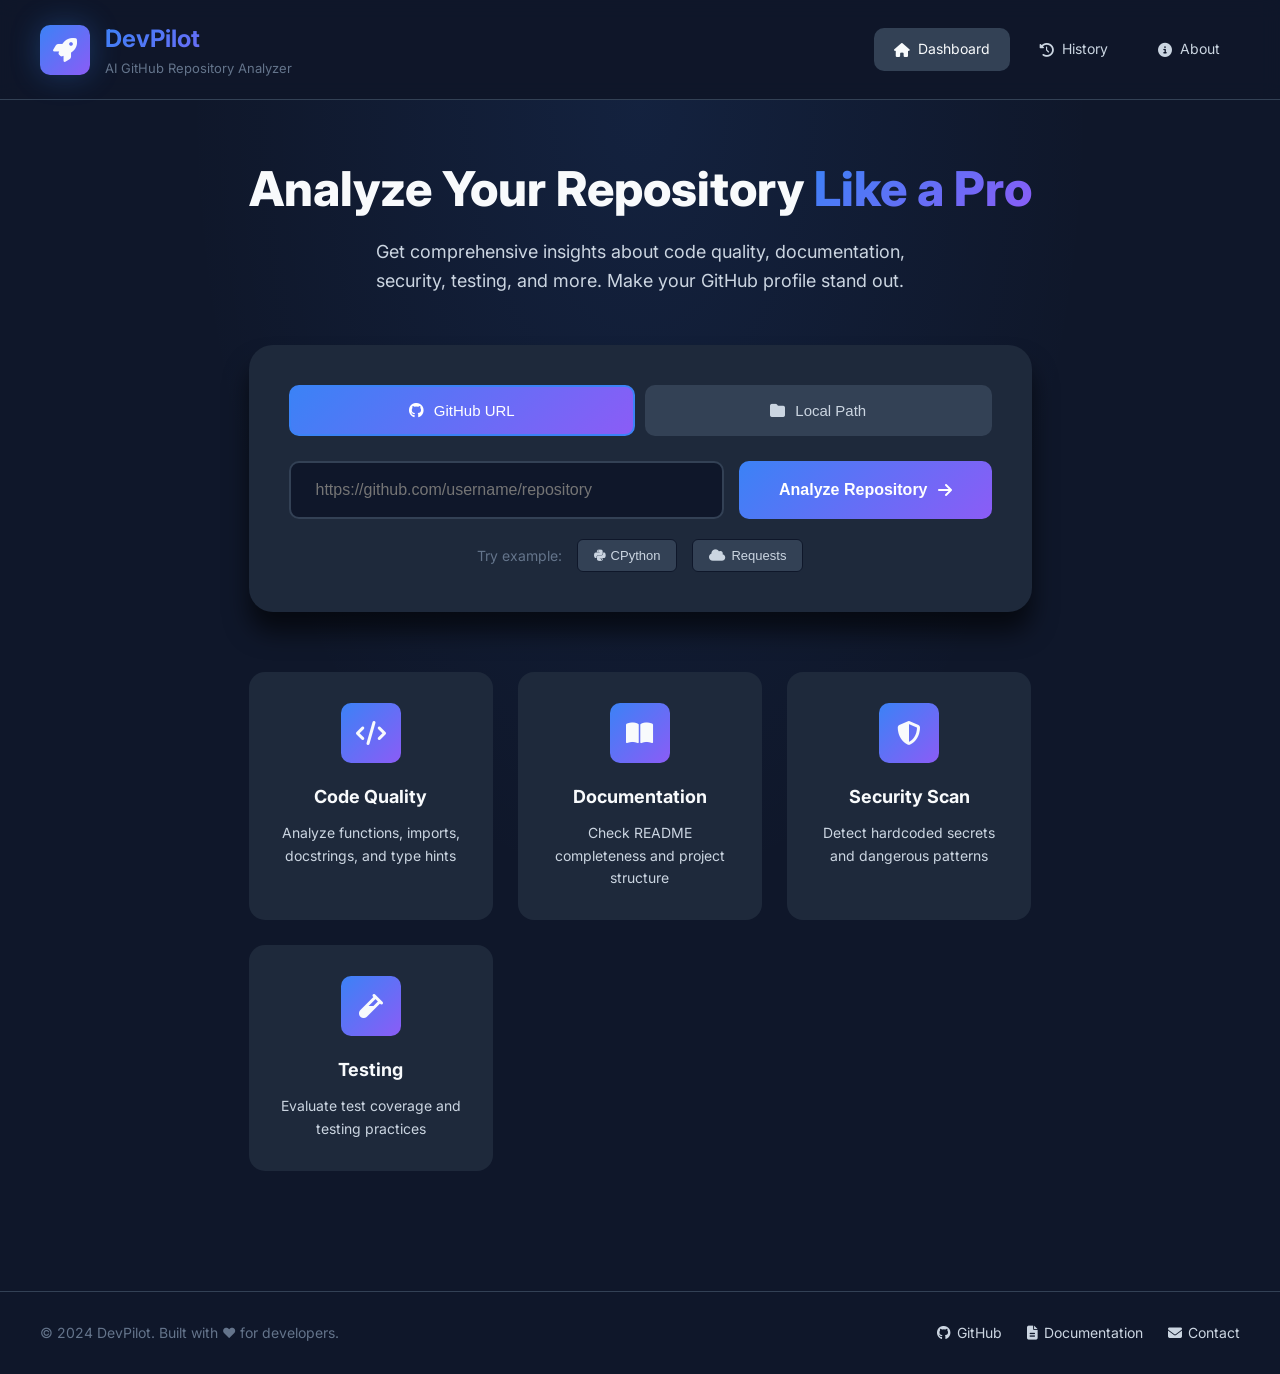
==== templates/index.html @ 625dd28b "Add files via upload" ====
<!DOCTYPE html>
<html lang="en">
<head>
    <meta charset="UTF-8">
    <meta name="viewport" content="width=device-width, initial-scale=1.0">
    <title>DevPilot - AI GitHub Repository Analyzer</title>
    <link rel="stylesheet" href="/static/css/style.css">
    <link href="https://fonts.googleapis.com/css2?family=Inter:wght@300;400;500;600;700;800&display=swap" rel="stylesheet">
    <link rel="stylesheet" href="https://cdnjs.cloudflare.com/ajax/libs/font-awesome/6.4.0/css/all.min.css">
</head>
<body>
    <!-- Loading Screen -->
    <div id="loading-screen" class="loading-screen hidden">
        <div class="loading-content">
            <div class="loading-logo">
                <div class="logo-circle">
                    <i class="fas fa-rocket"></i>
                </div>
                <div class="logo-ring ring-1"></div>
                <div class="logo-ring ring-2"></div>
                <div class="logo-ring ring-3"></div>
            </div>
            <h2 class="loading-title">Analyzing Repository</h2>
            <p class="loading-subtitle" id="loading-status">Initializing scanner...</p>
            <div class="loading-telemetry" aria-live="polite">
                <span id="loading-eta"><i class="fas fa-stopwatch"></i> Calibrating ETA</span>
                <span id="loading-elapsed"><i class="fas fa-clock"></i> Elapsed 0s</span>
            </div>
            
            <div class="progress-container">
                <div class="progress-bar">
                    <div class="progress-fill" id="progress-fill"></div>
                </div>
                <div class="progress-percentage" id="progress-percentage">0%</div>
            </div>
            
            <div class="loading-steps">
                <div class="step" id="step-1">
                    <i class="fas fa-folder-open"></i>
                    <span>Scanning files</span>
                </div>
                <div class="step" id="step-2">
                    <i class="fas fa-code"></i>
                    <span>Analyzing code</span>
                </div>
                <div class="step" id="step-3">
                    <i class="fas fa-book"></i>
                    <span>Checking docs</span>
                </div>
                <div class="step" id="step-4">
                    <i class="fas fa-shield-alt"></i>
                    <span>Security scan</span>
                </div>
                <div class="step" id="step-5">
                    <i class="fas fa-vial"></i>
                    <span>Testing analysis</span>
                </div>
            </div>
            <div class="loading-events" id="loading-events" aria-live="polite"></div>
        </div>
    </div>

    <!-- Main App -->
    <div id="app" class="app">
        <!-- Header -->
        <header class="header">
            <div class="header-content">
                <div class="logo-section">
                    <div class="logo-icon">
                        <i class="fas fa-rocket"></i>
                    </div>
                    <div class="logo-text">
                        <h1>DevPilot</h1>
                        <p>AI GitHub Repository Analyzer</p>
                    </div>
                </div>
                <nav class="header-nav">
                    <a href="#" class="nav-link active" id="dashboard-nav"><i class="fas fa-home"></i> Dashboard</a>
                    <a href="#" class="nav-link" id="history-nav"><i class="fas fa-history"></i> History</a>
                    <a href="#" class="nav-link" id="about-nav"><i class="fas fa-circle-info"></i> About</a>
                </nav>
            </div>
        </header>

        <!-- Hero Section -->
        <section class="hero" id="hero-section">
            <div class="hero-content">
                <h2 class="hero-title">
                    Analyze Your Repository
                    <span class="highlight">Like a Pro</span>
                </h2>
                <p class="hero-subtitle">
                    Get comprehensive insights about code quality, documentation, security, 
                    testing, and more. Make your GitHub profile stand out.
                </p>
                
                <div class="input-section">
                    <div class="input-tabs">
                        <button class="tab-btn active" data-tab="github">
                            <i class="fab fa-github"></i>
                            GitHub URL
                        </button>
                        <button class="tab-btn" data-tab="local">
                            <i class="fas fa-folder"></i>
                            Local Path
                        </button>
                    </div>
                    
                    <div class="input-wrapper">
                        <input 
                            type="text" 
                            id="repo-input" 
                            class="repo-input"
                            placeholder="https://github.com/username/repository"
                            autocomplete="off"
                        >
                        <button id="analyze-btn" class="analyze-btn">
                            <span class="btn-text">Analyze Repository</span>
                            <i class="fas fa-arrow-right"></i>
                        </button>
                    </div>
                    
                    <div class="quick-links">
                        <span>Try example:</span>
                        <button class="example-btn" data-url="https://github.com/python/cpython">
                            <i class="fab fa-python"></i> CPython
                        </button>
                        <button class="example-btn" data-url="https://github.com/requests/requests">
                            <i class="fas fa-cloud"></i> Requests
                        </button>
                    </div>
                </div>
                
                <div class="features-grid">
                    <div class="feature-card">
                        <div class="feature-icon">
                            <i class="fas fa-code"></i>
                        </div>
                        <h3>Code Quality</h3>
                        <p>Analyze functions, imports, docstrings, and type hints</p>
                    </div>
                    <div class="feature-card">
                        <div class="feature-icon">
                            <i class="fas fa-book-open"></i>
                        </div>
                        <h3>Documentation</h3>
                        <p>Check README completeness and project structure</p>
                    </div>
                    <div class="feature-card">
                        <div class="feature-icon">
                            <i class="fas fa-shield-alt"></i>
                        </div>
                        <h3>Security Scan</h3>
                        <p>Detect hardcoded secrets and dangerous patterns</p>
                    </div>
                    <div class="feature-card">
                        <div class="feature-icon">
                            <i class="fas fa-vial"></i>
                        </div>
                        <h3>Testing</h3>
                        <p>Evaluate test coverage and testing practices</p>
                    </div>
                </div>
            </div>
        </section>

        <!-- Results Dashboard -->
        <section class="dashboard hidden" id="dashboard">
            <div class="dashboard-header">
                <button class="back-btn" id="back-btn">
                    <i class="fas fa-arrow-left"></i>
                    Back to Search
                </button>
                <div class="repo-info">
                    <h2 id="repo-name">Repository Name</h2>
                    <p id="repo-url-display">https://github.com/...</p>
                    <div class="repo-meta">
                        <span id="language-display"><i class="fas fa-code-branch"></i> Detecting languages</span>
                        <span id="analysis-time-display"><i class="fas fa-stopwatch"></i> Audit time —</span>
                    </div>
                </div>
                <div class="action-buttons">
                    <div class="export-wrap">
                        <button class="action-btn export-btn" aria-expanded="false" aria-controls="export-menu">
                            <i class="fas fa-download"></i>
                            Export Report
                        </button>
                        <div class="export-menu hidden" id="export-menu">
                            <button data-export-format="html"><i class="fas fa-file-code"></i> Standalone HTML</button>
                            <button data-export-format="markdown"><i class="fab fa-markdown"></i> Markdown</button>
                            <button data-export-format="json"><i class="fas fa-file-code"></i> Raw JSON</button>
                        </div>
                    </div>
                    <button class="action-btn share-btn">
                        <i class="fas fa-share-alt"></i>
                        Share
                    </button>
                </div>
            </div>

            <!-- Overall Score Card -->
            <div class="score-overview">
                <div class="overall-score-card">
                    <div class="score-circle-container">
                        <svg class="score-circle" viewBox="0 0 120 120">
                            <circle class="score-bg" cx="60" cy="60" r="54"/>
                            <circle class="score-progress" cx="60" cy="60" r="54" 
                                    id="overall-score-circle"/>
                        </svg>
                        <div class="score-center">
                            <span class="score-value" id="overall-score">0</span>
                            <span class="score-grade" id="overall-grade">--</span>
                        </div>
                    </div>
                    <div class="score-info">
                        <h3>Overall Score</h3>
                        <p id="grade-description">Analysis results will appear here</p>
                    </div>
                </div>

                <!-- Score Breakdown Cards -->
                <div class="breakdown-grid">
                    <div class="breakdown-card" data-category="code-quality">
                        <div class="card-header">
                            <div class="card-icon">
                                <i class="fas fa-code"></i>
                            </div>
                            <span class="card-label">Code Quality</span>
                        </div>
                        <div class="card-score">
                            <span class="score-number" id="code-quality-score">--</span>
                            <span class="score-max">/100</span>
                        </div>
                        <div class="card-bar">
                            <div class="bar-fill" id="code-quality-bar"></div>
                        </div>
                    </div>

                    <div class="breakdown-card" data-category="documentation">
                        <div class="card-header">
                            <div class="card-icon">
                                <i class="fas fa-book"></i>
                            </div>
                            <span class="card-label">Documentation</span>
                        </div>
                        <div class="card-score">
                            <span class="score-number" id="documentation-score">--</span>
                            <span class="score-max">/100</span>
                        </div>
                        <div class="card-bar">
                            <div class="bar-fill" id="documentation-bar"></div>
                        </div>
                    </div>

                    <div class="breakdown-card" data-category="testing">
                        <div class="card-header">
                            <div class="card-icon">
                                <i class="fas fa-vial"></i>
                            </div>
                            <span class="card-label">Testing</span>
                        </div>
                        <div class="card-score">
                            <span class="score-number" id="testing-score">--</span>
                            <span class="score-max">/100</span>
                        </div>
                        <div class="card-bar">
                            <div class="bar-fill" id="testing-bar"></div>
                        </div>
                    </div>

                    <div class="breakdown-card" data-category="security">
                        <div class="card-header">
                            <div class="card-icon">
                                <i class="fas fa-shield-alt"></i>
                            </div>
                            <span class="card-label">Security</span>
                        </div>
                        <div class="card-score">
                            <span class="score-number" id="security-score">--</span>
                            <span class="score-max">/100</span>
                        </div>
                        <div class="card-bar">
                            <div class="bar-fill" id="security-bar"></div>
                        </div>
                    </div>

                    <div class="breakdown-card" data-category="dependencies">
                        <div class="card-header">
                            <div class="card-icon">
                                <i class="fas fa-box"></i>
                            </div>
                            <span class="card-label">Dependencies</span>
                        </div>
                        <div class="card-score">
                            <span class="score-number" id="dependencies-score">--</span>
                            <span class="score-max">/100</span>
                        </div>
                        <div class="card-bar">
                            <div class="bar-fill" id="dependencies-bar"></div>
                        </div>
                    </div>

                    <div class="breakdown-card" data-category="structure">
                        <div class="card-header">
                            <div class="card-icon">
                                <i class="fas fa-sitemap"></i>
                            </div>
                            <span class="card-label">Structure</span>
                        </div>
                        <div class="card-score">
                            <span class="score-number" id="structure-score">--</span>
                            <span class="score-max">/100</span>
                        </div>
                        <div class="card-bar">
                            <div class="bar-fill" id="structure-bar"></div>
                        </div>
                    </div>
                </div>
            </div>

            <!-- Detailed Analysis Grid -->
            <div class="analysis-grid">
                <!-- Stats Cards -->
                <div class="stats-card">
                    <h3><i class="fas fa-chart-bar"></i> Repository Stats</h3>
                    <div class="stats-grid">
                        <div class="stat-item">
                            <span class="stat-value" id="total-files">0</span>
                            <span class="stat-label">Total Files</span>
                        </div>
                        <div class="stat-item">
                            <span class="stat-value" id="source-files">0</span>
                            <span class="stat-label">Source Files</span>
                        </div>
                        <div class="stat-item">
                            <span class="stat-value" id="test-files">0</span>
                            <span class="stat-label">Test Files</span>
                        </div>
                        <div class="stat-item">
                            <span class="stat-value" id="dependencies-count">0</span>
                            <span class="stat-label">Dependencies</span>
                        </div>
                        <div class="stat-item">
                            <span class="stat-value" id="language-count">0</span>
                            <span class="stat-label">Languages</span>
                        </div>
                    </div>
                </div>

                <!-- Strong Points -->
                <div class="info-card strong-points">
                    <h3><i class="fas fa-check-circle"></i> Strong Points</h3>
                    <ul id="strong-points-list" class="points-list">
                        <li class="empty-state">No strong points identified yet</li>
                    </ul>
                </div>

                <!-- Weak Points -->
                <div class="info-card weak-points">
                    <h3><i class="fas fa-exclamation-triangle"></i> Areas to Improve</h3>
                    <ul id="weak-points-list" class="points-list">
                        <li class="empty-state">No weaknesses identified</li>
                    </ul>
                </div>
            </div>

            <!-- Cross-language health matrix -->
            <section class="language-health-section" id="language-health-section">
                <div class="section-heading">
                    <div>
                        <span class="section-kicker"><i class="fas fa-layer-group"></i> Multi-language Intelligence</span>
                        <h3>Language Health Matrix</h3>
                        <p>Each detected language is audited with language-aware quality rules.</p>
                    </div>
                    <span class="matrix-count" id="language-matrix-count">0 LANGUAGES</span>
                </div>
                <div class="language-health-grid" id="language-health-grid"></div>
                <p class="matrix-empty hidden" id="language-matrix-empty">No supported production source files were found. DevPilot kept code quality as N/A instead of assigning an unfair zero.</p>
            </section>

            <!-- Roadmap Section -->
            <div class="roadmap-section">
                <h3><i class="fas fa-map-signs"></i> Improvement Roadmap</h3>
                <div class="roadmap-timeline" id="roadmap-timeline">
                    <!-- Timeline items will be inserted here -->
                </div>
            </div>

            <!-- Issues Section -->
            <div class="issues-section">
                <div class="issues-tabs">
                    <button class="issue-tab active" data-issue-type="code">
                        <i class="fas fa-code"></i>
                        Code Issues
                        <span class="badge" id="code-issues-badge">0</span>
                    </button>
                    <button class="issue-tab" data-issue-type="security">
                        <i class="fas fa-shield-alt"></i>
                        Security
                        <span class="badge" id="security-issues-badge">0</span>
                    </button>
                    <button class="issue-tab" data-issue-type="recommendations">
                        <i class="fas fa-lightbulb"></i>
                        Recommendations
                        <span class="badge" id="recommendations-badge">0</span>
                    </button>
                </div>
                
                <div class="issues-content">
                    <div class="issues-panel active" id="code-issues-panel">
                        <div id="code-issues-list" class="issues-list"></div>
                    </div>
                    <div class="issues-panel" id="security-issues-panel">
                        <div id="security-issues-list" class="issues-list"></div>
                    </div>
                    <div class="issues-panel" id="recommendations-panel">
                        <div id="recommendations-list" class="issues-list"></div>
                    </div>
                </div>
            </div>
        </section>

        <aside class="history-drawer hidden" id="history-drawer" aria-live="polite">
            <div class="drawer-header">
                <div><span class="section-kicker"><i class="fas fa-clock-rotate-left"></i> This browser session</span><h3>Recent Audits</h3></div>
                <button class="drawer-close" id="history-close" aria-label="Close history"><i class="fas fa-xmark"></i></button>
            </div>
            <div id="history-list" class="history-list"><p class="empty-state">No completed audit in this session yet.</p></div>
        </aside>

        <!-- Footer -->
        <footer class="footer">
            <div class="footer-content">
                <p>&copy; 2024 DevPilot. Built with ❤️ for developers.</p>
                <div class="footer-links">
                    <a href="#"><i class="fab fa-github"></i> GitHub</a>
                    <a href="#"><i class="fas fa-file-alt"></i> Documentation</a>
                    <a href="#"><i class="fas fa-envelope"></i> Contact</a>
                </div>
            </div>
        </footer>
    </div>

    <script src="/static/js/app.js"></script>
</body>
</html>
---- static/css/style.css ----
/* ===== CSS Variables ===== */
:root {
    /* Colors */
    --bg-primary: #0f172a;
    --bg-secondary: #1e293b;
    --bg-tertiary: #334155;
    --text-primary: #f8fafc;
    --text-secondary: #cbd5e1;
    --text-muted: #64748b;
    
    /* Accent Colors */
    --accent-primary: #3b82f6;
    --accent-secondary: #8b5cf6;
    --accent-success: #22c55e;
    --accent-warning: #f59e0b;
    --accent-danger: #ef4444;
    --accent-info: #06b6d4;
    
    /* Gradients */
    --gradient-primary: linear-gradient(135deg, #3b82f6 0%, #8b5cf6 100%);
    --gradient-success: linear-gradient(135deg, #22c55e 0%, #10b981 100%);
    --gradient-warning: linear-gradient(135deg, #f59e0b 0%, #f97316 100%);
    --gradient-danger: linear-gradient(135deg, #ef4444 0%, #dc2626 100%);
    
    /* Shadows */
    --shadow-sm: 0 1px 2px rgba(0, 0, 0, 0.3);
    --shadow-md: 0 4px 6px rgba(0, 0, 0, 0.4);
    --shadow-lg: 0 10px 15px rgba(0, 0, 0, 0.5);
    --shadow-xl: 0 20px 25px rgba(0, 0, 0, 0.6);
    --shadow-glow: 0 0 30px rgba(59, 130, 246, 0.3);
    
    /* Border Radius */
    --radius-sm: 6px;
    --radius-md: 10px;
    --radius-lg: 16px;
    --radius-xl: 24px;
    --radius-full: 9999px;
    
    /* Transitions */
    --transition-fast: 0.15s ease;
    --transition-base: 0.3s ease;
    --transition-slow: 0.5s ease;
}

/* ===== Reset & Base ===== */
* {
    margin: 0;
    padding: 0;
    box-sizing: border-box;
}

html {
    scroll-behavior: smooth;
}

body {
    font-family: 'Inter', -apple-system, BlinkMacSystemFont, sans-serif;
    background-color: var(--bg-primary);
    color: var(--text-primary);
    line-height: 1.6;
    min-height: 100vh;
    overflow-x: hidden;
}

.hidden {
    display: none !important;
}

/* ===== Loading Screen ===== */
.loading-screen {
    position: fixed;
    top: 0;
    left: 0;
    right: 0;
    bottom: 0;
    background: var(--bg-primary);
    display: flex;
    align-items: center;
    justify-content: center;
    z-index: 1000;
}

.loading-content {
    text-align: center;
    max-width: 500px;
    padding: 40px;
}

.loading-logo {
    position: relative;
    width: 120px;
    height: 120px;
    margin: 0 auto 30px;
}

.logo-circle {
    position: absolute;
    top: 50%;
    left: 50%;
    transform: translate(-50%, -50%);
    width: 80px;
    height: 80px;
    background: var(--gradient-primary);
    border-radius: var(--radius-lg);
    display: flex;
    align-items: center;
    justify-content: center;
    font-size: 32px;
    animation: pulse-glow 2s ease-in-out infinite;
}

.logo-ring {
    position: absolute;
    top: 50%;
    left: 50%;
    transform: translate(-50%, -50%);
    border-radius: 50%;
    border: 3px solid transparent;
}

.ring-1 {
    width: 100px;
    height: 100px;
    border-top-color: var(--accent-primary);
    animation: spin 1.5s linear infinite;
}

.ring-2 {
    width: 85px;
    height: 85px;
    border-bottom-color: var(--accent-secondary);
    animation: spin-reverse 1.2s linear infinite;
}

.ring-3 {
    width: 70px;
    height: 70px;
    border-left-color: var(--accent-success);
    animation: spin 0.8s linear infinite;
}

@keyframes pulse-glow {
    0%, 100% {
        box-shadow: 0 0 20px rgba(59, 130, 246, 0.5);
    }
    50% {
        box-shadow: 0 0 40px rgba(139, 92, 246, 0.8);
    }
}

@keyframes spin {
    to { transform: translate(-50%, -50%) rotate(360deg); }
}

@keyframes spin-reverse {
    to { transform: translate(-50%, -50%) rotate(-360deg); }
}

.loading-title {
    font-size: 28px;
    font-weight: 700;
    margin-bottom: 10px;
    background: var(--gradient-primary);
    -webkit-background-clip: text;
    -webkit-text-fill-color: transparent;
    background-clip: text;
}

.loading-subtitle {
    color: var(--text-secondary);
    margin-bottom: 30px;
    font-size: 16px;
}

.progress-container {
    display: flex;
    align-items: center;
    gap: 15px;
    margin-bottom: 40px;
}

.progress-bar {
    flex: 1;
    height: 8px;
    background: var(--bg-tertiary);
    border-radius: var(--radius-full);
    overflow: hidden;
}

.progress-fill {
    height: 100%;
    background: var(--gradient-primary);
    border-radius: var(--radius-full);
    width: 0%;
    transition: width 0.3s ease;
    box-shadow: 0 0 10px rgba(59, 130, 246, 0.5);
}

.progress-percentage {
    min-width: 50px;
    font-weight: 600;
    color: var(--accent-primary);
}

.loading-steps {
    display: flex;
    justify-content: space-between;
    gap: 10px;
}

.step {
    display: flex;
    flex-direction: column;
    align-items: center;
    gap: 8px;
    padding: 15px 10px;
    background: var(--bg-secondary);
    border-radius: var(--radius-md);
    opacity: 0.5;
    transition: all var(--transition-base);
}

.step.active {
    opacity: 1;
    background: var(--bg-tertiary);
    transform: translateY(-5px);
}

.step i {
    font-size: 20px;
    color: var(--accent-primary);
}

.step span {
    font-size: 12px;
    color: var(--text-secondary);
}

/* ===== Header ===== */
.header {
    background: rgba(15, 23, 42, 0.8);
    backdrop-filter: blur(10px);
    border-bottom: 1px solid var(--bg-tertiary);
    position: sticky;
    top: 0;
    z-index: 100;
}

.header-content {
    max-width: 1400px;
    margin: 0 auto;
    padding: 20px 40px;
    display: flex;
    justify-content: space-between;
    align-items: center;
}

.logo-section {
    display: flex;
    align-items: center;
    gap: 15px;
}

.logo-icon {
    width: 50px;
    height: 50px;
    background: var(--gradient-primary);
    border-radius: var(--radius-md);
    display: flex;
    align-items: center;
    justify-content: center;
    font-size: 24px;
    box-shadow: var(--shadow-glow);
}

.logo-text h1 {
    font-size: 24px;
    font-weight: 700;
    background: var(--gradient-primary);
    -webkit-background-clip: text;
    -webkit-text-fill-color: transparent;
    background-clip: text;
}

.logo-text p {
    font-size: 13px;
    color: var(--text-muted);
}

.header-nav {
    display: flex;
    gap: 10px;
}

.nav-link {
    padding: 10px 20px;
    color: var(--text-secondary);
    text-decoration: none;
    border-radius: var(--radius-md);
    transition: all var(--transition-fast);
    display: flex;
    align-items: center;
    gap: 8px;
    font-size: 14px;
}

.nav-link:hover,
.nav-link.active {
    background: var(--bg-tertiary);
    color: var(--text-primary);
}

/* ===== Hero Section ===== */
.hero {
    min-height: calc(100vh - 90px);
    display: flex;
    align-items: center;
    justify-content: center;
    padding: 60px 40px;
    background: radial-gradient(ellipse at top, rgba(59, 130, 246, 0.1) 0%, transparent 50%);
}

.hero-content {
    max-width: 900px;
    text-align: center;
}

.hero-title {
    font-size: 48px;
    font-weight: 800;
    margin-bottom: 20px;
    line-height: 1.2;
}

.hero-title .highlight {
    background: var(--gradient-primary);
    -webkit-background-clip: text;
    -webkit-text-fill-color: transparent;
    background-clip: text;
}

.hero-subtitle {
    font-size: 18px;
    color: var(--text-secondary);
    margin-bottom: 50px;
    max-width: 600px;
    margin-left: auto;
    margin-right: auto;
}

.input-section {
    background: var(--bg-secondary);
    padding: 40px;
    border-radius: var(--radius-xl);
    box-shadow: var(--shadow-xl);
    margin-bottom: 60px;
}

.input-tabs {
    display: flex;
    gap: 10px;
    margin-bottom: 25px;
}

.tab-btn {
    flex: 1;
    padding: 15px 25px;
    background: var(--bg-tertiary);
    border: 2px solid transparent;
    border-radius: var(--radius-md);
    color: var(--text-secondary);
    font-size: 15px;
    font-weight: 500;
    cursor: pointer;
    transition: all var(--transition-base);
    display: flex;
    align-items: center;
    justify-content: center;
    gap: 10px;
}

.tab-btn:hover {
    background: var(--bg-primary);
    color: var(--text-primary);
}

.tab-btn.active {
    background: var(--gradient-primary);
    color: white;
    border-color: var(--accent-primary);
}

.input-wrapper {
    display: flex;
    gap: 15px;
    margin-bottom: 20px;
}

.repo-input {
    flex: 1;
    padding: 18px 25px;
    background: var(--bg-primary);
    border: 2px solid var(--bg-tertiary);
    border-radius: var(--radius-md);
    color: var(--text-primary);
    font-size: 16px;
    transition: all var(--transition-fast);
}

.repo-input:focus {
    outline: none;
    border-color: var(--accent-primary);
    box-shadow: 0 0 0 4px rgba(59, 130, 246, 0.1);
}

.analyze-btn {
    padding: 18px 40px;
    background: var(--gradient-primary);
    border: none;
    border-radius: var(--radius-md);
    color: white;
    font-size: 16px;
    font-weight: 600;
    cursor: pointer;
    transition: all var(--transition-base);
    display: flex;
    align-items: center;
    gap: 10px;
}

.analyze-btn:hover {
    transform: translateY(-2px);
    box-shadow: var(--shadow-glow);
}

.analyze-btn:active {
    transform: translateY(0);
}

.quick-links {
    display: flex;
    align-items: center;
    justify-content: center;
    gap: 15px;
    color: var(--text-muted);
    font-size: 14px;
}

.example-btn {
    padding: 8px 16px;
    background: var(--bg-tertiary);
    border: 1px solid var(--bg-primary);
    border-radius: var(--radius-sm);
    color: var(--text-secondary);
    font-size: 13px;
    cursor: pointer;
    transition: all var(--transition-fast);
    display: flex;
    align-items: center;
    gap: 6px;
}

.example-btn:hover {
    background: var(--bg-primary);
    border-color: var(--accent-primary);
    color: var(--accent-primary);
}

/* ===== Features Grid ===== */
.features-grid {
    display: grid;
    grid-template-columns: repeat(auto-fit, minmax(200px, 1fr));
    gap: 25px;
}

.feature-card {
    background: var(--bg-secondary);
    padding: 30px 25px;
    border-radius: var(--radius-lg);
    text-align: center;
    transition: all var(--transition-base);
    border: 1px solid transparent;
}

.feature-card:hover {
    transform: translateY(-5px);
    border-color: var(--accent-primary);
    box-shadow: var(--shadow-glow);
}

.feature-icon {
    width: 60px;
    height: 60px;
    margin: 0 auto 20px;
    background: var(--gradient-primary);
    border-radius: var(--radius-md);
    display: flex;
    align-items: center;
    justify-content: center;
    font-size: 24px;
}

.feature-card h3 {
    font-size: 18px;
    margin-bottom: 10px;
}

.feature-card p {
    font-size: 14px;
    color: var(--text-secondary);
}

/* ===== Dashboard ===== */
.dashboard {
    max-width: 1400px;
    margin: 0 auto;
    padding: 40px;
}

.dashboard-header {
    display: flex;
    justify-content: space-between;
    align-items: center;
    margin-bottom: 40px;
    padding-bottom: 30px;
    border-bottom: 1px solid var(--bg-tertiary);
}

.back-btn {
    padding: 12px 20px;
    background: var(--bg-secondary);
    border: 1px solid var(--bg-tertiary);
    border-radius: var(--radius-md);
    color: var(--text-secondary);
    font-size: 14px;
    cursor: pointer;
    transition: all var(--transition-fast);
    display: flex;
    align-items: center;
    gap: 8px;
}

.back-btn:hover {
    background: var(--bg-tertiary);
    color: var(--text-primary);
}

.repo-info h2 {
    font-size: 28px;
    margin-bottom: 5px;
}

.repo-info p {
    color: var(--text-muted);
    font-size: 14px;
}

.action-buttons {
    display: flex;
    gap: 10px;
}

.action-btn {
    padding: 12px 20px;
    background: var(--bg-secondary);
    border: 1px solid var(--bg-tertiary);
    border-radius: var(--radius-md);
    color: var(--text-secondary);
    font-size: 14px;
    cursor: pointer;
    transition: all var(--transition-fast);
    display: flex;
    align-items: center;
    gap: 8px;
}

.action-btn:hover {
    background: var(--bg-tertiary);
    color: var(--text-primary);
    border-color: var(--accent-primary);
}

/* ===== Score Overview ===== */
.score-overview {
    display: grid;
    grid-template-columns: 350px 1fr;
    gap: 30px;
    margin-bottom: 40px;
}

.overall-score-card {
    background: var(--bg-secondary);
    padding: 40px;
    border-radius: var(--radius-xl);
    display: flex;
    flex-direction: column;
    align-items: center;
    text-align: center;
    border: 1px solid var(--bg-tertiary);
}

.score-circle-container {
    position: relative;
    width: 160px;
    height: 160px;
    margin-bottom: 25px;
}

.score-circle {
    width: 100%;
    height: 100%;
    transform: rotate(-90deg);
}

.score-bg {
    fill: none;
    stroke: var(--bg-tertiary);
    stroke-width: 12;
}

.score-progress {
    fill: none;
    stroke: url(#scoreGradient);
    stroke-width: 12;
    stroke-linecap: round;
    stroke-dasharray: 339.292;
    stroke-dashoffset: 339.292;
    transition: stroke-dashoffset 1s ease;
}

.score-center {
    position: absolute;
    top: 50%;
    left: 50%;
    transform: translate(-50%, -50%);
    display: flex;
    flex-direction: column;
    align-items: center;
}

.score-value {
    font-size: 42px;
    font-weight: 800;
    background: var(--gradient-primary);
    -webkit-background-clip: text;
    -webkit-text-fill-color: transparent;
    background-clip: text;
}

.score-grade {
    font-size: 14px;
    color: var(--text-muted);
    text-transform: uppercase;
    letter-spacing: 1px;
}

.score-info h3 {
    font-size: 20px;
    margin-bottom: 10px;
}

.score-info p {
    color: var(--text-secondary);
    font-size: 14px;
}

.breakdown-grid {
    display: grid;
    grid-template-columns: repeat(3, 1fr);
    gap: 20px;
}

.breakdown-card {
    background: var(--bg-secondary);
    padding: 25px;
    border-radius: var(--radius-lg);
    border: 1px solid var(--bg-tertiary);
    transition: all var(--transition-base);
}

.breakdown-card:hover {
    border-color: var(--accent-primary);
    transform: translateY(-3px);
}

.card-header {
    display: flex;
    align-items: center;
    gap: 12px;
    margin-bottom: 15px;
}

.card-icon {
    width: 40px;
    height: 40px;
    background: var(--gradient-primary);
    border-radius: var(--radius-sm);
    display: flex;
    align-items: center;
    justify-content: center;
    font-size: 18px;
}

.card-label {
    font-size: 14px;
    color: var(--text-secondary);
    font-weight: 500;
}

.card-score {
    display: flex;
    align-items: baseline;
    gap: 5px;
    margin-bottom: 12px;
}

.score-number {
    font-size: 32px;
    font-weight: 700;
}

.score-max {
    color: var(--text-muted);
    font-size: 16px;
}

.card-bar {
    height: 8px;
    background: var(--bg-tertiary);
    border-radius: var(--radius-full);
    overflow: hidden;
}

.bar-fill {
    height: 100%;
    background: var(--gradient-primary);
    border-radius: var(--radius-full);
    width: 0%;
    transition: width 1s ease;
}

/* ===== Analysis Grid ===== */
.analysis-grid {
    display: grid;
    grid-template-columns: repeat(3, 1fr);
    gap: 25px;
    margin-bottom: 40px;
}

.stats-card,
.info-card {
    background: var(--bg-secondary);
    padding: 30px;
    border-radius: var(--radius-lg);
    border: 1px solid var(--bg-tertiary);
}

.stats-card h3,
.info-card h3 {
    font-size: 18px;
    margin-bottom: 25px;
    display: flex;
    align-items: center;
    gap: 10px;
}

.stats-grid {
    display: grid;
    grid-template-columns: repeat(2, 1fr);
    gap: 20px;
}

.stat-item {
    text-align: center;
    padding: 20px;
    background: var(--bg-primary);
    border-radius: var(--radius-md);
}

.stat-value {
    display: block;
    font-size: 28px;
    font-weight: 700;
    background: var(--gradient-primary);
    -webkit-background-clip: text;
    -webkit-text-fill-color: transparent;
    background-clip: text;
    margin-bottom: 5px;
}

.stat-label {
    font-size: 13px;
    color: var(--text-muted);
}

.points-list {
    list-style: none;
}

.points-list li {
    padding: 12px 0;
    border-bottom: 1px solid var(--bg-tertiary);
    display: flex;
    align-items: flex-start;
    gap: 10px;
    font-size: 14px;
    color: var(--text-secondary);
}

.points-list li:last-child {
    border-bottom: none;
}

.points-list li::before {
    content: '•';
    color: var(--accent-primary);
    font-size: 20px;
}

.strong-points .points-list li::before {
    color: var(--accent-success);
    content: '✓';
}

.weak-points .points-list li::before {
    color: var(--accent-warning);
    content: '!';
}

.empty-state {
    color: var(--text-muted);
    font-style: italic;
}

/* ===== Roadmap ===== */
.roadmap-section {
    background: var(--bg-secondary);
    padding: 40px;
    border-radius: var(--radius-xl);
    margin-bottom: 40px;
    border: 1px solid var(--bg-tertiary);
}

.roadmap-section h3 {
    font-size: 20px;
    margin-bottom: 30px;
    display: flex;
    align-items: center;
    gap: 10px;
}

.roadmap-timeline {
    position: relative;
    padding-left: 40px;
}

.roadmap-timeline::before {
    content: '';
    position: absolute;
    left: 15px;
    top: 0;
    bottom: 0;
    width: 2px;
    background: var(--bg-tertiary);
}

.timeline-item {
    position: relative;
    padding: 20px;
    background: var(--bg-primary);
    border-radius: var(--radius-md);
    margin-bottom: 20px;
    border: 1px solid var(--bg-tertiary);
}

.timeline-item::before {
    content: '';
    position: absolute;
    left: -33px;
    top: 25px;
    width: 16px;
    height: 16px;
    background: var(--gradient-primary);
    border-radius: 50%;
    border: 3px solid var(--bg-secondary);
}

.timeline-item.critical::before {
    background: var(--gradient-danger);
}

.timeline-item.high::before {
    background: var(--gradient-warning);
}

.timeline-item.medium::before {
    background: var(--gradient-success);
}

.timeline-phase {
    font-size: 12px;
    color: var(--accent-primary);
    text-transform: uppercase;
    letter-spacing: 1px;
    margin-bottom: 8px;
}

.timeline-title {
    font-size: 16px;
    font-weight: 600;
    margin-bottom: 10px;
}

.timeline-tasks {
    list-style: none;
}

.timeline-tasks li {
    padding: 5px 0;
    font-size: 14px;
    color: var(--text-secondary);
    padding-left: 20px;
    position: relative;
}

.timeline-tasks li::before {
    content: '→';
    position: absolute;
    left: 0;
    color: var(--accent-primary);
}

/* ===== Issues Section ===== */
.issues-section {
    background: var(--bg-secondary);
    border-radius: var(--radius-xl);
    border: 1px solid var(--bg-tertiary);
    overflow: hidden;
}

.issues-tabs {
    display: flex;
    border-bottom: 1px solid var(--bg-tertiary);
}

.issue-tab {
    flex: 1;
    padding: 20px;
    background: transparent;
    border: none;
    color: var(--text-secondary);
    font-size: 15px;
    cursor: pointer;
    transition: all var(--transition-fast);
    display: flex;
    align-items: center;
    justify-content: center;
    gap: 10px;
    position: relative;
}

.issue-tab:hover {
    background: var(--bg-primary);
}

.issue-tab.active {
    color: var(--text-primary);
    background: var(--bg-primary);
}

.issue-tab.active::after {
    content: '';
    position: absolute;
    bottom: 0;
    left: 0;
    right: 0;
    height: 3px;
    background: var(--gradient-primary);
}

.badge {
    padding: 4px 10px;
    background: var(--bg-tertiary);
    border-radius: var(--radius-full);
    font-size: 12px;
    font-weight: 600;
}

.issues-content {
    padding: 30px;
}

.issues-panel {
    display: none;
}

.issues-panel.active {
    display: block;
}

.issues-list {
    display: flex;
    flex-direction: column;
    gap: 15px;
}

.issue-item {
    padding: 20px;
    background: var(--bg-primary);
    border-radius: var(--radius-md);
    border-left: 4px solid var(--accent-primary);
}

.issue-item.high {
    border-left-color: var(--accent-danger);
}

.issue-item.medium {
    border-left-color: var(--accent-warning);
}

.issue-item.low {
    border-left-color: var(--accent-info);
}

.issue-header {
    display: flex;
    justify-content: space-between;
    align-items: center;
    margin-bottom: 10px;
}

.issue-type {
    font-size: 12px;
    color: var(--text-muted);
    text-transform: uppercase;
    letter-spacing: 1px;
}

.issue-severity {
    padding: 4px 10px;
    border-radius: var(--radius-sm);
    font-size: 11px;
    font-weight: 600;
    text-transform: uppercase;
}

.issue-severity.high {
    background: rgba(239, 68, 68, 0.2);
    color: var(--accent-danger);
}

.issue-severity.medium {
    background: rgba(245, 158, 11, 0.2);
    color: var(--accent-warning);
}

.issue-severity.low {
    background: rgba(6, 182, 212, 0.2);
    color: var(--accent-info);
}

.issue-description {
    font-size: 14px;
    color: var(--text-secondary);
    margin-bottom: 10px;
}

.issue-location {
    font-size: 13px;
    color: var(--text-muted);
    font-family: monospace;
}

/* ===== Footer ===== */
.footer {
    border-top: 1px solid var(--bg-tertiary);
    padding: 30px 40px;
    margin-top: 60px;
}

.footer-content {
    max-width: 1400px;
    margin: 0 auto;
    display: flex;
    justify-content: space-between;
    align-items: center;
}

.footer-content p {
    color: var(--text-muted);
    font-size: 14px;
}

.footer-links {
    display: flex;
    gap: 25px;
}

.footer-links a {
    color: var(--text-secondary);
    text-decoration: none;
    font-size: 14px;
    transition: color var(--transition-fast);
    display: flex;
    align-items: center;
    gap: 6px;
}

.footer-links a:hover {
    color: var(--accent-primary);
}

/* ===== Responsive Design ===== */
@media (max-width: 1200px) {
    .breakdown-grid {
        grid-template-columns: repeat(2, 1fr);
    }
    
    .analysis-grid {
        grid-template-columns: 1fr;
    }
}

@media (max-width: 768px) {
    .header-content {
        padding: 15px 20px;
    }
    
    .hero {
        padding: 40px 20px;
    }
    
    .hero-title {
        font-size: 32px;
    }
    
    .input-section {
        padding: 25px;
    }
    
    .input-wrapper {
        flex-direction: column;
    }
    
    .dashboard {
        padding: 20px;
    }
    
    .score-overview {
        grid-template-columns: 1fr;
    }
    
    .breakdown-grid {
        grid-template-columns: 1fr;
    }
    
    .dashboard-header {
        flex-direction: column;
        gap: 20px;
        text-align: center;
    }
    
    .action-buttons {
        justify-content: center;
    }
}

/* ===== Live API integration additions ===== */
.loading-telemetry {
    display: flex;
    justify-content: center;
    flex-wrap: wrap;
    gap: 10px;
    margin: -14px 0 20px;
}

.loading-telemetry span {
    display: inline-flex;
    align-items: center;
    gap: 7px;
    padding: 7px 11px;
    color: var(--text-secondary);
    background: rgba(30, 41, 59, 0.8);
    border: 1px solid rgba(71, 85, 105, 0.65);
    border-radius: var(--radius-full);
    font-size: 12px;
}

.loading-telemetry i { color: var(--accent-primary); }

.loading-events {
    display: grid;
    gap: 8px;
    margin-top: 22px;
    text-align: left;
}

.loading-event {
    display: grid;
    grid-template-columns: 9px 1fr auto;
    align-items: center;
    gap: 10px;
    padding: 9px 12px;
    background: rgba(30, 41, 59, 0.62);
    border: 1px solid rgba(71, 85, 105, 0.55);
    border-radius: var(--radius-sm);
    color: var(--text-secondary);
    font-size: 12px;
    animation: event-in 0.32s ease both;
}

.loading-event b { color: var(--accent-primary); font-size: 11px; }
.event-dot {
    width: 8px;
    height: 8px;
    border-radius: 50%;
    background: var(--accent-success);
    box-shadow: 0 0 12px rgba(34, 197, 94, 0.8);
}

@keyframes event-in {
    from { opacity: 0; transform: translateY(5px); }
    to { opacity: 1; transform: translateY(0); }
}

.repo-meta {
    display: flex;
    flex-wrap: wrap;
    gap: 8px;
    margin-top: 9px;
}

.repo-meta span {
    display: inline-flex;
    align-items: center;
    gap: 7px;
    padding: 5px 9px;
    border: 1px solid rgba(71, 85, 105, 0.75);
    border-radius: var(--radius-full);
    background: rgba(15, 23, 42, 0.7);
    color: var(--text-muted);
    font-size: 11px;
}

.repo-meta i { color: var(--accent-info); }

.export-wrap { position: relative; }
.export-menu {
    position: absolute;
    right: 0;
    top: calc(100% + 10px);
    z-index: 30;
    width: 190px;
    padding: 7px;
    background: rgba(15, 23, 42, 0.98);
    border: 1px solid var(--bg-tertiary);
    border-radius: var(--radius-md);
    box-shadow: var(--shadow-xl);
    animation: export-menu-in 0.18s ease both;
}

.export-menu button {
    width: 100%;
    display: flex;
    align-items: center;
    gap: 10px;
    padding: 10px 11px;
    border: 0;
    border-radius: var(--radius-sm);
    background: transparent;
    color: var(--text-secondary);
    cursor: pointer;
    text-align: left;
    font: inherit;
    font-size: 13px;
}

.export-menu button:hover { background: var(--bg-tertiary); color: var(--text-primary); }
.export-menu i { color: var(--accent-primary); }

@keyframes export-menu-in {
    from { opacity: 0; transform: translateY(-5px) scale(0.98); }
    to { opacity: 1; transform: translateY(0) scale(1); }
}

.breakdown-card.not-applicable { opacity: 0.76; }
.breakdown-card.not-applicable .score-number { font-size: 23px; }

.language-health-section {
    margin-top: 30px;
    padding: 30px;
    border: 1px solid var(--bg-tertiary);
    border-radius: var(--radius-xl);
    background:
        radial-gradient(circle at 90% 0%, rgba(59, 130, 246, 0.12), transparent 32%),
        var(--bg-secondary);
}

.section-heading {
    display: flex;
    justify-content: space-between;
    gap: 24px;
    align-items: flex-start;
    margin-bottom: 24px;
}

.section-kicker {
    display: inline-flex;
    align-items: center;
    gap: 8px;
    color: var(--accent-info);
    font-size: 11px;
    font-weight: 700;
    letter-spacing: 0.1em;
    text-transform: uppercase;
}

.section-heading h3 {
    margin: 7px 0 5px;
    font-size: 24px;
}

.section-heading p { color: var(--text-secondary); font-size: 14px; }
.matrix-count {
    padding: 7px 10px;
    color: var(--accent-primary);
    background: rgba(59, 130, 246, 0.12);
    border: 1px solid rgba(59, 130, 246, 0.28);
    border-radius: var(--radius-full);
    font-size: 11px;
    font-weight: 700;
    letter-spacing: 0.08em;
}

.language-health-grid {
    display: grid;
    grid-template-columns: repeat(auto-fit, minmax(220px, 1fr));
    gap: 15px;
}

.language-health-card {
    position: relative;
    overflow: hidden;
    padding: 17px;
    border: 1px solid rgba(71, 85, 105, 0.75);
    border-radius: var(--radius-lg);
    background: rgba(15, 23, 42, 0.8);
    transition: transform var(--transition-base), border-color var(--transition-base), box-shadow var(--transition-base);
}

.language-health-card::after {
    content: '';
    position: absolute;
    width: 110px;
    height: 110px;
    right: -55px;
    top: -55px;
    border-radius: 50%;
    background: rgba(59, 130, 246, 0.10);
    pointer-events: none;
}

.language-health-card:hover {
    transform: translateY(-5px);
    border-color: rgba(59, 130, 246, 0.62);
    box-shadow: 0 16px 30px rgba(2, 6, 23, 0.36), 0 0 25px rgba(59, 130, 246, 0.08);
}

.language-card-header {
    display: flex;
    justify-content: space-between;
    align-items: center;
    gap: 12px;
}

.language-card-header h4 { font-size: 16px; letter-spacing: -0.01em; }
.language-score { color: var(--accent-success); font-weight: 800; font-size: 14px; }
.language-score-bar {
    height: 8px;
    margin: 16px 0 13px;
    overflow: hidden;
    background: var(--bg-tertiary);
    border-radius: var(--radius-full);
}

.language-score-bar span {
    display: block;
    height: 100%;
    border-radius: inherit;
    box-shadow: 0 0 12px rgba(59, 130, 246, 0.45);
    transition: width 0.9s cubic-bezier(0.16, 1, 0.3, 1);
}

.language-mini-stats {
    display: grid;
    grid-template-columns: repeat(2, minmax(0, 1fr));
    gap: 8px;
}

.language-mini-stats span {
    padding: 6px 7px;
    border-radius: var(--radius-sm);
    background: rgba(51, 65, 85, 0.58);
    color: var(--text-secondary);
    font-size: 11px;
}

.language-issue-summary {
    margin-top: 13px;
    color: var(--text-muted);
    font-size: 12px;
}

.matrix-empty {
    padding: 20px;
    color: var(--text-secondary);
    background: rgba(15, 23, 42, 0.7);
    border: 1px dashed var(--bg-tertiary);
    border-radius: var(--radius-md);
    font-size: 14px;
}

.issue-item.critical { border-left-color: #b91c1c; }
.issue-severity.critical { background: rgba(185, 28, 28, 0.22); color: #fca5a5; }
.issue-empty { padding: 8px 0; }

.history-drawer {
    position: fixed;
    z-index: 120;
    top: 88px;
    right: 24px;
    width: min(390px, calc(100vw - 48px));
    max-height: min(560px, calc(100vh - 112px));
    overflow: auto;
    padding: 20px;
    border: 1px solid rgba(71, 85, 105, 0.9);
    border-radius: var(--radius-xl);
    background: rgba(15, 23, 42, 0.97);
    backdrop-filter: blur(18px);
    box-shadow: var(--shadow-xl);
    animation: drawer-in 0.22s ease both;
}

.drawer-header {
    display: flex;
    justify-content: space-between;
    gap: 12px;
    align-items: flex-start;
    padding-bottom: 16px;
    margin-bottom: 12px;
    border-bottom: 1px solid var(--bg-tertiary);
}

.drawer-header h3 { margin-top: 4px; font-size: 20px; }
.drawer-close {
    display: grid;
    place-items: center;
    width: 32px;
    height: 32px;
    border: 1px solid var(--bg-tertiary);
    border-radius: 50%;
    color: var(--text-secondary);
    background: transparent;
    cursor: pointer;
}
.drawer-close:hover { color: var(--text-primary); background: var(--bg-tertiary); }
.history-list { display: grid; gap: 9px; }
.history-item {
    display: grid;
    gap: 4px;
    width: 100%;
    padding: 13px;
    border: 1px solid rgba(71, 85, 105, 0.65);
    border-radius: var(--radius-md);
    background: var(--bg-primary);
    color: var(--text-primary);
    cursor: pointer;
    text-align: left;
    transition: border-color var(--transition-fast), transform var(--transition-fast);
}
.history-item:hover { transform: translateX(-3px); border-color: var(--accent-primary); }
.history-item span { font-weight: 700; font-size: 14px; }
.history-item small { color: var(--text-muted); }
@keyframes drawer-in { from { opacity: 0; transform: translateY(-8px); } to { opacity: 1; transform: translateY(0); } }

.app-toast {
    position: fixed;
    z-index: 200;
    top: 26px;
    left: 50%;
    display: flex;
    align-items: center;
    gap: 10px;
    max-width: min(510px, calc(100vw - 38px));
    padding: 13px 16px;
    color: #e2e8f0;
    background: rgba(15, 23, 42, 0.98);
    border: 1px solid var(--bg-tertiary);
    border-radius: var(--radius-md);
    box-shadow: var(--shadow-xl);
    transform: translate(-50%, -20px);
    opacity: 0;
    pointer-events: none;
    transition: opacity 0.24s ease, transform 0.24s ease;
    font-size: 14px;
}
.app-toast.visible { opacity: 1; transform: translate(-50%, 0); }
.app-toast.error i { color: var(--accent-danger); }
.app-toast.success i { color: var(--accent-success); }
.app-toast.info i { color: var(--accent-info); }

@media (max-width: 768px) {
    .loading-steps { display: grid; grid-template-columns: repeat(2, 1fr); }
    .loading-steps .step:last-child { grid-column: span 2; }
    .section-heading { flex-direction: column; gap: 12px; }
    .repo-meta { justify-content: center; }
    .history-drawer { top: 74px; right: 16px; width: calc(100vw - 32px); }
    .language-health-section { padding: 22px; }
}
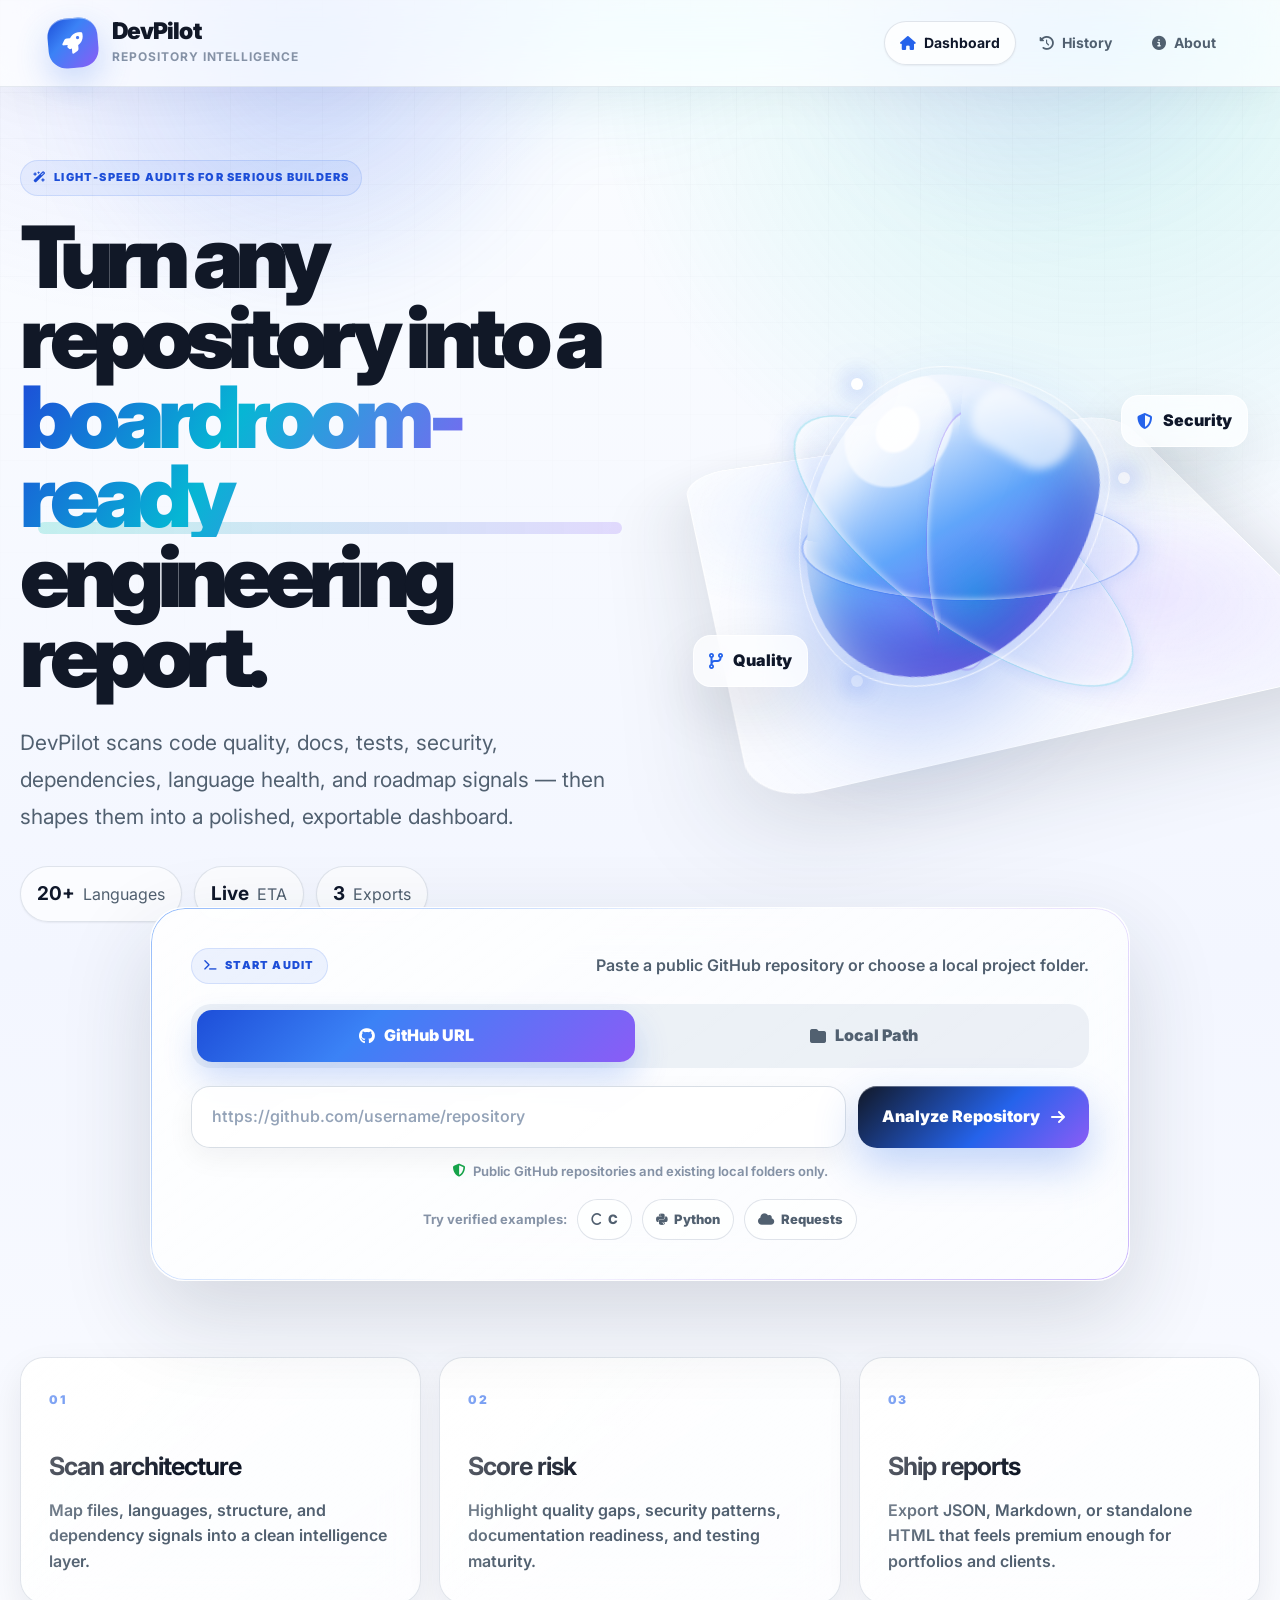
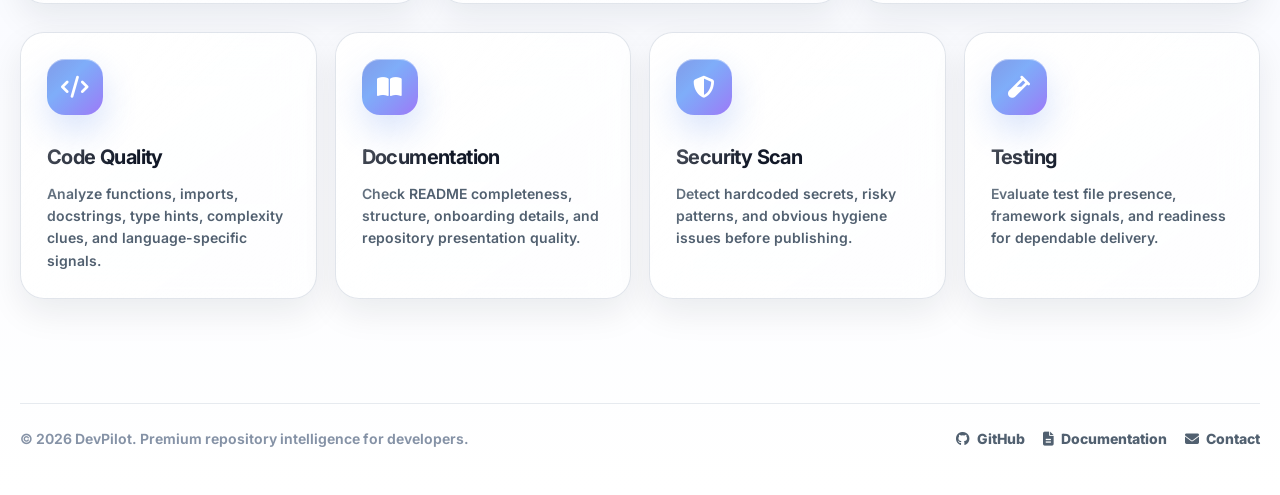
==== commit dd5d5666: "Update index.html" ====
--- a/templates/index.html
+++ b/templates/index.html
@@ -3,78 +3,58 @@
 <head>
     <meta charset="UTF-8">
     <meta name="viewport" content="width=device-width, initial-scale=1.0">
-    <title>DevPilot - AI GitHub Repository Analyzer</title>
+    <title>DevPilot — Premium Repository Intelligence</title>
+    <link rel="preconnect" href="https://fonts.googleapis.com">
+    <link rel="preconnect" href="https://fonts.gstatic.com" crossorigin>
+    <link href="https://fonts.googleapis.com/css2?family=Inter:wght@300;400;500;600;700;800;900&display=swap" rel="stylesheet">
+    <link rel="stylesheet" href="https://cdnjs.cloudflare.com/ajax/libs/font-awesome/6.4.0/css/all.min.css">
     <link rel="stylesheet" href="/static/css/style.css">
-    <link href="https://fonts.googleapis.com/css2?family=Inter:wght@300;400;500;600;700;800&display=swap" rel="stylesheet">
-    <link rel="stylesheet" href="https://cdnjs.cloudflare.com/ajax/libs/font-awesome/6.4.0/css/all.min.css">
 </head>
 <body>
+    <div class="page-ambient" aria-hidden="true"></div>
+
     <!-- Loading Screen -->
     <div id="loading-screen" class="loading-screen hidden">
         <div class="loading-content">
-            <div class="loading-logo">
-                <div class="logo-circle">
-                    <i class="fas fa-rocket"></i>
-                </div>
+            <div class="loading-logo" aria-hidden="true">
+                <div class="logo-circle"><i class="fas fa-rocket"></i></div>
                 <div class="logo-ring ring-1"></div>
                 <div class="logo-ring ring-2"></div>
                 <div class="logo-ring ring-3"></div>
             </div>
+            <span class="section-kicker"><i class="fas fa-wand-magic-sparkles"></i> Repository intelligence engine</span>
             <h2 class="loading-title">Analyzing Repository</h2>
             <p class="loading-subtitle" id="loading-status">Initializing scanner...</p>
             <div class="loading-telemetry" aria-live="polite">
                 <span id="loading-eta"><i class="fas fa-stopwatch"></i> Calibrating ETA</span>
                 <span id="loading-elapsed"><i class="fas fa-clock"></i> Elapsed 0s</span>
             </div>
-            
             <div class="progress-container">
-                <div class="progress-bar">
-                    <div class="progress-fill" id="progress-fill"></div>
-                </div>
+                <div class="progress-bar"><div class="progress-fill" id="progress-fill"></div></div>
                 <div class="progress-percentage" id="progress-percentage">0%</div>
             </div>
-            
             <div class="loading-steps">
-                <div class="step" id="step-1">
-                    <i class="fas fa-folder-open"></i>
-                    <span>Scanning files</span>
-                </div>
-                <div class="step" id="step-2">
-                    <i class="fas fa-code"></i>
-                    <span>Analyzing code</span>
-                </div>
-                <div class="step" id="step-3">
-                    <i class="fas fa-book"></i>
-                    <span>Checking docs</span>
-                </div>
-                <div class="step" id="step-4">
-                    <i class="fas fa-shield-alt"></i>
-                    <span>Security scan</span>
-                </div>
-                <div class="step" id="step-5">
-                    <i class="fas fa-vial"></i>
-                    <span>Testing analysis</span>
-                </div>
+                <div class="step" id="step-1"><i class="fas fa-folder-open"></i><span>Scanning files</span></div>
+                <div class="step" id="step-2"><i class="fas fa-code"></i><span>Analyzing code</span></div>
+                <div class="step" id="step-3"><i class="fas fa-book"></i><span>Checking docs</span></div>
+                <div class="step" id="step-4"><i class="fas fa-shield-alt"></i><span>Security scan</span></div>
+                <div class="step" id="step-5"><i class="fas fa-vial"></i><span>Testing analysis</span></div>
             </div>
             <div class="loading-events" id="loading-events" aria-live="polite"></div>
         </div>
     </div>
 
-    <!-- Main App -->
     <div id="app" class="app">
-        <!-- Header -->
         <header class="header">
             <div class="header-content">
                 <div class="logo-section">
-                    <div class="logo-icon">
-                        <i class="fas fa-rocket"></i>
-                    </div>
+                    <div class="logo-icon"><i class="fas fa-rocket"></i></div>
                     <div class="logo-text">
                         <h1>DevPilot</h1>
-                        <p>AI GitHub Repository Analyzer</p>
-                    </div>
-                </div>
-                <nav class="header-nav">
+                        <p>Repository Intelligence</p>
+                    </div>
+                </div>
+                <nav class="header-nav" aria-label="Primary navigation">
                     <a href="#" class="nav-link active" id="dashboard-nav"><i class="fas fa-home"></i> Dashboard</a>
                     <a href="#" class="nav-link" id="history-nav"><i class="fas fa-history"></i> History</a>
                     <a href="#" class="nav-link" id="about-nav"><i class="fas fa-circle-info"></i> About</a>
@@ -82,95 +62,82 @@
             </div>
         </header>
 
-        <!-- Hero Section -->
+        <!-- Premium scroll-driven landing page -->
         <section class="hero" id="hero-section">
-            <div class="hero-content">
-                <h2 class="hero-title">
-                    Analyze Your Repository
-                    <span class="highlight">Like a Pro</span>
-                </h2>
-                <p class="hero-subtitle">
-                    Get comprehensive insights about code quality, documentation, security, 
-                    testing, and more. Make your GitHub profile stand out.
-                </p>
-                
-                <div class="input-section">
-                    <div class="input-tabs">
-                        <button class="tab-btn active" data-tab="github">
-                            <i class="fab fa-github"></i>
-                            GitHub URL
-                        </button>
-                        <button class="tab-btn" data-tab="local">
-                            <i class="fas fa-folder"></i>
-                            Local Path
-                        </button>
-                    </div>
-                    
-                    <div class="input-wrapper">
-                        <input 
-                            type="text" 
-                            id="repo-input" 
-                            class="repo-input"
-                            placeholder="https://github.com/username/repository"
-                            autocomplete="off"
-                        >
-                        <button id="analyze-btn" class="analyze-btn">
-                            <span class="btn-text">Analyze Repository</span>
-                            <i class="fas fa-arrow-right"></i>
-                        </button>
-                    </div>
-                    
-                    <div class="quick-links">
-                        <span>Try example:</span>
-                        <button class="example-btn" data-url="https://github.com/python/cpython">
-                            <i class="fab fa-python"></i> CPython
-                        </button>
-                        <button class="example-btn" data-url="https://github.com/requests/requests">
-                            <i class="fas fa-cloud"></i> Requests
-                        </button>
-                    </div>
-                </div>
-                
-                <div class="features-grid">
-                    <div class="feature-card">
-                        <div class="feature-icon">
-                            <i class="fas fa-code"></i>
-                        </div>
-                        <h3>Code Quality</h3>
-                        <p>Analyze functions, imports, docstrings, and type hints</p>
-                    </div>
-                    <div class="feature-card">
-                        <div class="feature-icon">
-                            <i class="fas fa-book-open"></i>
-                        </div>
-                        <h3>Documentation</h3>
-                        <p>Check README completeness and project structure</p>
-                    </div>
-                    <div class="feature-card">
-                        <div class="feature-icon">
-                            <i class="fas fa-shield-alt"></i>
-                        </div>
-                        <h3>Security Scan</h3>
-                        <p>Detect hardcoded secrets and dangerous patterns</p>
-                    </div>
-                    <div class="feature-card">
-                        <div class="feature-icon">
-                            <i class="fas fa-vial"></i>
-                        </div>
-                        <h3>Testing</h3>
-                        <p>Evaluate test coverage and testing practices</p>
-                    </div>
-                </div>
+            <div class="hero-shell">
+                <div class="hero-copy reveal-on-scroll">
+                    <div class="hero-badge"><i class="fas fa-wand-magic-sparkles"></i> Light-speed audits for serious builders</div>
+                    <h2 class="hero-title">Turn any repository into a <span class="highlight">boardroom-ready</span> engineering report.</h2>
+                    <p class="hero-subtitle">DevPilot scans code quality, docs, tests, security, dependencies, language health, and roadmap signals — then shapes them into a polished, exportable dashboard.</p>
+                    <div class="hero-metrics" aria-label="DevPilot highlights">
+                        <span><strong>20+</strong> Languages</span>
+                        <span><strong>Live</strong> ETA</span>
+                        <span><strong>3</strong> Exports</span>
+                    </div>
+                </div>
+
+                <div class="hero-visual reveal-on-scroll" aria-hidden="true">
+                    <div class="orbital-card card-a"><i class="fas fa-shield-halved"></i><span>Security</span></div>
+                    <div class="orbital-card card-b"><i class="fas fa-code-branch"></i><span>Quality</span></div>
+                    <div class="glossy-object">
+                        <div class="object-core"></div>
+                        <div class="object-ring ring-alpha"></div>
+                        <div class="object-ring ring-beta"></div>
+                        <div class="object-ring ring-gamma"></div>
+                        <div class="object-spark s1"></div>
+                        <div class="object-spark s2"></div>
+                        <div class="object-spark s3"></div>
+                    </div>
+                </div>
+            </div>
+
+            <div class="input-section reveal-on-scroll">
+                <div class="input-head">
+                    <span class="section-kicker"><i class="fas fa-terminal"></i> Start audit</span>
+                    <p>Paste a public GitHub repository or choose a local project folder.</p>
+                </div>
+                <div class="input-tabs">
+                    <button class="tab-btn active" data-tab="github"><i class="fab fa-github"></i> GitHub URL</button>
+                    <button class="tab-btn" data-tab="local"><i class="fas fa-folder"></i> Local Path</button>
+                </div>
+                <div class="input-wrapper">
+                    <input type="text" id="repo-input" class="repo-input" placeholder="https://github.com/username/repository" autocomplete="off" aria-describedby="input-error input-helper">
+                    <button id="analyze-btn" class="analyze-btn"><span class="btn-text">Analyze Repository</span><i class="fas fa-arrow-right"></i></button>
+                </div>
+                <p id="input-error" class="input-error" role="alert" aria-live="polite"></p>
+                <p id="input-helper" class="input-helper"><i class="fas fa-shield-halved"></i> Public GitHub repositories and existing local folders only.</p>
+                <div class="quick-links">
+                    <span>Try verified examples:</span>
+                    <button class="example-btn" data-url="https://github.com/rui314/8cc" title="Small public C repository"><i class="fas fa-c"></i> C</button>
+                    <button class="example-btn" data-url="https://github.com/pallets/click" title="Public Python repository"><i class="fab fa-python"></i> Python</button>
+                    <button class="example-btn" data-url="https://github.com/psf/requests" title="Public Python HTTP library"><i class="fas fa-cloud"></i> Requests</button>
+                </div>
+            </div>
+
+            <div class="scroll-story" aria-label="Audit capabilities">
+                <article class="story-panel reveal-on-scroll">
+                    <span>01</span><h3>Scan architecture</h3><p>Map files, languages, structure, and dependency signals into a clean intelligence layer.</p>
+                </article>
+                <article class="story-panel reveal-on-scroll">
+                    <span>02</span><h3>Score risk</h3><p>Highlight quality gaps, security patterns, documentation readiness, and testing maturity.</p>
+                </article>
+                <article class="story-panel reveal-on-scroll">
+                    <span>03</span><h3>Ship reports</h3><p>Export JSON, Markdown, or standalone HTML that feels premium enough for portfolios and clients.</p>
+                </article>
+            </div>
+
+            <div class="features-grid">
+                <div class="feature-card reveal-on-scroll"><div class="feature-icon"><i class="fas fa-code"></i></div><h3>Code Quality</h3><p>Analyze functions, imports, docstrings, type hints, complexity clues, and language-specific signals.</p></div>
+                <div class="feature-card reveal-on-scroll"><div class="feature-icon"><i class="fas fa-book-open"></i></div><h3>Documentation</h3><p>Check README completeness, structure, onboarding details, and repository presentation quality.</p></div>
+                <div class="feature-card reveal-on-scroll"><div class="feature-icon"><i class="fas fa-shield-alt"></i></div><h3>Security Scan</h3><p>Detect hardcoded secrets, risky patterns, and obvious hygiene issues before publishing.</p></div>
+                <div class="feature-card reveal-on-scroll"><div class="feature-icon"><i class="fas fa-vial"></i></div><h3>Testing</h3><p>Evaluate test file presence, framework signals, and readiness for dependable delivery.</p></div>
             </div>
         </section>
 
         <!-- Results Dashboard -->
         <section class="dashboard hidden" id="dashboard">
             <div class="dashboard-header">
-                <button class="back-btn" id="back-btn">
-                    <i class="fas fa-arrow-left"></i>
-                    Back to Search
-                </button>
+                <button class="back-btn" id="back-btn"><i class="fas fa-arrow-left"></i> Back to Search</button>
                 <div class="repo-info">
                     <h2 id="repo-name">Repository Name</h2>
                     <p id="repo-url-display">https://github.com/...</p>
@@ -181,266 +148,82 @@
                 </div>
                 <div class="action-buttons">
                     <div class="export-wrap">
-                        <button class="action-btn export-btn" aria-expanded="false" aria-controls="export-menu">
-                            <i class="fas fa-download"></i>
-                            Export Report
-                        </button>
+                        <button class="action-btn export-btn" aria-expanded="false" aria-controls="export-menu"><i class="fas fa-download"></i> Export Report</button>
                         <div class="export-menu hidden" id="export-menu">
                             <button data-export-format="html"><i class="fas fa-file-code"></i> Standalone HTML</button>
                             <button data-export-format="markdown"><i class="fab fa-markdown"></i> Markdown</button>
                             <button data-export-format="json"><i class="fas fa-file-code"></i> Raw JSON</button>
                         </div>
                     </div>
-                    <button class="action-btn share-btn">
-                        <i class="fas fa-share-alt"></i>
-                        Share
-                    </button>
-                </div>
-            </div>
-
-            <!-- Overall Score Card -->
+                    <button class="action-btn share-btn"><i class="fas fa-share-alt"></i> Share</button>
+                </div>
+            </div>
+
             <div class="score-overview">
                 <div class="overall-score-card">
                     <div class="score-circle-container">
                         <svg class="score-circle" viewBox="0 0 120 120">
+                            <defs><linearGradient id="scoreGradient" x1="0" x2="1" y1="0" y2="1"><stop offset="0%" stop-color="#2dd4bf"/><stop offset="55%" stop-color="#3b82f6"/><stop offset="100%" stop-color="#8b5cf6"/></linearGradient></defs>
                             <circle class="score-bg" cx="60" cy="60" r="54"/>
-                            <circle class="score-progress" cx="60" cy="60" r="54" 
-                                    id="overall-score-circle"/>
+                            <circle class="score-progress" cx="60" cy="60" r="54" id="overall-score-circle"/>
                         </svg>
-                        <div class="score-center">
-                            <span class="score-value" id="overall-score">0</span>
-                            <span class="score-grade" id="overall-grade">--</span>
-                        </div>
-                    </div>
-                    <div class="score-info">
-                        <h3>Overall Score</h3>
-                        <p id="grade-description">Analysis results will appear here</p>
-                    </div>
-                </div>
-
-                <!-- Score Breakdown Cards -->
+                        <div class="score-center"><span class="score-value" id="overall-score">0</span><span class="score-grade" id="overall-grade">--</span></div>
+                    </div>
+                    <div class="score-info"><h3>Overall Score</h3><p id="grade-description">Analysis results will appear here</p></div>
+                </div>
+
                 <div class="breakdown-grid">
-                    <div class="breakdown-card" data-category="code-quality">
-                        <div class="card-header">
-                            <div class="card-icon">
-                                <i class="fas fa-code"></i>
-                            </div>
-                            <span class="card-label">Code Quality</span>
-                        </div>
-                        <div class="card-score">
-                            <span class="score-number" id="code-quality-score">--</span>
-                            <span class="score-max">/100</span>
-                        </div>
-                        <div class="card-bar">
-                            <div class="bar-fill" id="code-quality-bar"></div>
-                        </div>
-                    </div>
-
-                    <div class="breakdown-card" data-category="documentation">
-                        <div class="card-header">
-                            <div class="card-icon">
-                                <i class="fas fa-book"></i>
-                            </div>
-                            <span class="card-label">Documentation</span>
-                        </div>
-                        <div class="card-score">
-                            <span class="score-number" id="documentation-score">--</span>
-                            <span class="score-max">/100</span>
-                        </div>
-                        <div class="card-bar">
-                            <div class="bar-fill" id="documentation-bar"></div>
-                        </div>
-                    </div>
-
-                    <div class="breakdown-card" data-category="testing">
-                        <div class="card-header">
-                            <div class="card-icon">
-                                <i class="fas fa-vial"></i>
-                            </div>
-                            <span class="card-label">Testing</span>
-                        </div>
-                        <div class="card-score">
-                            <span class="score-number" id="testing-score">--</span>
-                            <span class="score-max">/100</span>
-                        </div>
-                        <div class="card-bar">
-                            <div class="bar-fill" id="testing-bar"></div>
-                        </div>
-                    </div>
-
-                    <div class="breakdown-card" data-category="security">
-                        <div class="card-header">
-                            <div class="card-icon">
-                                <i class="fas fa-shield-alt"></i>
-                            </div>
-                            <span class="card-label">Security</span>
-                        </div>
-                        <div class="card-score">
-                            <span class="score-number" id="security-score">--</span>
-                            <span class="score-max">/100</span>
-                        </div>
-                        <div class="card-bar">
-                            <div class="bar-fill" id="security-bar"></div>
-                        </div>
-                    </div>
-
-                    <div class="breakdown-card" data-category="dependencies">
-                        <div class="card-header">
-                            <div class="card-icon">
-                                <i class="fas fa-box"></i>
-                            </div>
-                            <span class="card-label">Dependencies</span>
-                        </div>
-                        <div class="card-score">
-                            <span class="score-number" id="dependencies-score">--</span>
-                            <span class="score-max">/100</span>
-                        </div>
-                        <div class="card-bar">
-                            <div class="bar-fill" id="dependencies-bar"></div>
-                        </div>
-                    </div>
-
-                    <div class="breakdown-card" data-category="structure">
-                        <div class="card-header">
-                            <div class="card-icon">
-                                <i class="fas fa-sitemap"></i>
-                            </div>
-                            <span class="card-label">Structure</span>
-                        </div>
-                        <div class="card-score">
-                            <span class="score-number" id="structure-score">--</span>
-                            <span class="score-max">/100</span>
-                        </div>
-                        <div class="card-bar">
-                            <div class="bar-fill" id="structure-bar"></div>
-                        </div>
-                    </div>
-                </div>
-            </div>
-
-            <!-- Detailed Analysis Grid -->
+                    <div class="breakdown-card" data-category="code-quality"><div class="card-header"><div class="card-icon"><i class="fas fa-code"></i></div><span class="card-label">Code Quality</span></div><div class="card-score"><span class="score-number" id="code-quality-score">--</span><span class="score-max">/100</span></div><div class="card-bar"><div class="bar-fill" id="code-quality-bar"></div></div></div>
+                    <div class="breakdown-card" data-category="documentation"><div class="card-header"><div class="card-icon"><i class="fas fa-book"></i></div><span class="card-label">Documentation</span></div><div class="card-score"><span class="score-number" id="documentation-score">--</span><span class="score-max">/100</span></div><div class="card-bar"><div class="bar-fill" id="documentation-bar"></div></div></div>
+                    <div class="breakdown-card" data-category="testing"><div class="card-header"><div class="card-icon"><i class="fas fa-vial"></i></div><span class="card-label">Testing</span></div><div class="card-score"><span class="score-number" id="testing-score">--</span><span class="score-max">/100</span></div><div class="card-bar"><div class="bar-fill" id="testing-bar"></div></div></div>
+                    <div class="breakdown-card" data-category="security"><div class="card-header"><div class="card-icon"><i class="fas fa-shield-alt"></i></div><span class="card-label">Security</span></div><div class="card-score"><span class="score-number" id="security-score">--</span><span class="score-max">/100</span></div><div class="card-bar"><div class="bar-fill" id="security-bar"></div></div></div>
+                    <div class="breakdown-card" data-category="dependencies"><div class="card-header"><div class="card-icon"><i class="fas fa-box"></i></div><span class="card-label">Dependencies</span></div><div class="card-score"><span class="score-number" id="dependencies-score">--</span><span class="score-max">/100</span></div><div class="card-bar"><div class="bar-fill" id="dependencies-bar"></div></div></div>
+                    <div class="breakdown-card" data-category="structure"><div class="card-header"><div class="card-icon"><i class="fas fa-sitemap"></i></div><span class="card-label">Structure</span></div><div class="card-score"><span class="score-number" id="structure-score">--</span><span class="score-max">/100</span></div><div class="card-bar"><div class="bar-fill" id="structure-bar"></div></div></div>
+                </div>
+            </div>
+
             <div class="analysis-grid">
-                <!-- Stats Cards -->
-                <div class="stats-card">
-                    <h3><i class="fas fa-chart-bar"></i> Repository Stats</h3>
-                    <div class="stats-grid">
-                        <div class="stat-item">
-                            <span class="stat-value" id="total-files">0</span>
-                            <span class="stat-label">Total Files</span>
-                        </div>
-                        <div class="stat-item">
-                            <span class="stat-value" id="source-files">0</span>
-                            <span class="stat-label">Source Files</span>
-                        </div>
-                        <div class="stat-item">
-                            <span class="stat-value" id="test-files">0</span>
-                            <span class="stat-label">Test Files</span>
-                        </div>
-                        <div class="stat-item">
-                            <span class="stat-value" id="dependencies-count">0</span>
-                            <span class="stat-label">Dependencies</span>
-                        </div>
-                        <div class="stat-item">
-                            <span class="stat-value" id="language-count">0</span>
-                            <span class="stat-label">Languages</span>
-                        </div>
-                    </div>
-                </div>
-
-                <!-- Strong Points -->
-                <div class="info-card strong-points">
-                    <h3><i class="fas fa-check-circle"></i> Strong Points</h3>
-                    <ul id="strong-points-list" class="points-list">
-                        <li class="empty-state">No strong points identified yet</li>
-                    </ul>
-                </div>
-
-                <!-- Weak Points -->
-                <div class="info-card weak-points">
-                    <h3><i class="fas fa-exclamation-triangle"></i> Areas to Improve</h3>
-                    <ul id="weak-points-list" class="points-list">
-                        <li class="empty-state">No weaknesses identified</li>
-                    </ul>
-                </div>
-            </div>
-
-            <!-- Cross-language health matrix -->
+                <div class="stats-card"><h3><i class="fas fa-chart-bar"></i> Repository Stats</h3><div class="stats-grid"><div class="stat-item"><span class="stat-value" id="total-files">0</span><span class="stat-label">Total Files</span></div><div class="stat-item"><span class="stat-value" id="source-files">0</span><span class="stat-label">Source Files</span></div><div class="stat-item"><span class="stat-value" id="test-files">0</span><span class="stat-label">Test Files</span></div><div class="stat-item"><span class="stat-value" id="dependencies-count">0</span><span class="stat-label">Dependencies</span></div><div class="stat-item"><span class="stat-value" id="language-count">0</span><span class="stat-label">Languages</span></div></div></div>
+                <div class="info-card strong-points"><h3><i class="fas fa-check-circle"></i> Strong Points</h3><ul id="strong-points-list" class="points-list"><li class="empty-state">No strong points identified yet</li></ul></div>
+                <div class="info-card weak-points"><h3><i class="fas fa-exclamation-triangle"></i> Areas to Improve</h3><ul id="weak-points-list" class="points-list"><li class="empty-state">No weaknesses identified</li></ul></div>
+            </div>
+
             <section class="language-health-section" id="language-health-section">
-                <div class="section-heading">
-                    <div>
-                        <span class="section-kicker"><i class="fas fa-layer-group"></i> Multi-language Intelligence</span>
-                        <h3>Language Health Matrix</h3>
-                        <p>Each detected language is audited with language-aware quality rules.</p>
-                    </div>
-                    <span class="matrix-count" id="language-matrix-count">0 LANGUAGES</span>
-                </div>
+                <div class="section-heading"><div><span class="section-kicker"><i class="fas fa-layer-group"></i> Multi-language Intelligence</span><h3>Language Health Matrix</h3><p>Each detected language is audited with language-aware quality rules.</p></div><span class="matrix-count" id="language-matrix-count">0 LANGUAGES</span></div>
                 <div class="language-health-grid" id="language-health-grid"></div>
                 <p class="matrix-empty hidden" id="language-matrix-empty">No supported production source files were found. DevPilot kept code quality as N/A instead of assigning an unfair zero.</p>
             </section>
 
-            <!-- Roadmap Section -->
-            <div class="roadmap-section">
-                <h3><i class="fas fa-map-signs"></i> Improvement Roadmap</h3>
-                <div class="roadmap-timeline" id="roadmap-timeline">
-                    <!-- Timeline items will be inserted here -->
-                </div>
-            </div>
-
-            <!-- Issues Section -->
+            <div class="roadmap-section"><h3><i class="fas fa-map-signs"></i> Improvement Roadmap</h3><div class="roadmap-timeline" id="roadmap-timeline"></div></div>
+
             <div class="issues-section">
                 <div class="issues-tabs">
-                    <button class="issue-tab active" data-issue-type="code">
-                        <i class="fas fa-code"></i>
-                        Code Issues
-                        <span class="badge" id="code-issues-badge">0</span>
-                    </button>
-                    <button class="issue-tab" data-issue-type="security">
-                        <i class="fas fa-shield-alt"></i>
-                        Security
-                        <span class="badge" id="security-issues-badge">0</span>
-                    </button>
-                    <button class="issue-tab" data-issue-type="recommendations">
-                        <i class="fas fa-lightbulb"></i>
-                        Recommendations
-                        <span class="badge" id="recommendations-badge">0</span>
-                    </button>
-                </div>
-                
+                    <button class="issue-tab active" data-issue-type="code"><i class="fas fa-code"></i> Code Issues <span class="badge" id="code-issues-badge">0</span></button>
+                    <button class="issue-tab" data-issue-type="security"><i class="fas fa-shield-alt"></i> Security <span class="badge" id="security-issues-badge">0</span></button>
+                    <button class="issue-tab" data-issue-type="recommendations"><i class="fas fa-lightbulb"></i> Recommendations <span class="badge" id="recommendations-badge">0</span></button>
+                </div>
                 <div class="issues-content">
-                    <div class="issues-panel active" id="code-issues-panel">
-                        <div id="code-issues-list" class="issues-list"></div>
-                    </div>
-                    <div class="issues-panel" id="security-issues-panel">
-                        <div id="security-issues-list" class="issues-list"></div>
-                    </div>
-                    <div class="issues-panel" id="recommendations-panel">
-                        <div id="recommendations-list" class="issues-list"></div>
-                    </div>
+                    <div class="issues-panel active" id="code-issues-panel"><div id="code-issues-list" class="issues-list"></div></div>
+                    <div class="issues-panel" id="security-issues-panel"><div id="security-issues-list" class="issues-list"></div></div>
+                    <div class="issues-panel" id="recommendations-panel"><div id="recommendations-list" class="issues-list"></div></div>
                 </div>
             </div>
         </section>
 
         <aside class="history-drawer hidden" id="history-drawer" aria-live="polite">
-            <div class="drawer-header">
-                <div><span class="section-kicker"><i class="fas fa-clock-rotate-left"></i> This browser session</span><h3>Recent Audits</h3></div>
-                <button class="drawer-close" id="history-close" aria-label="Close history"><i class="fas fa-xmark"></i></button>
-            </div>
+            <div class="drawer-header"><div><span class="section-kicker"><i class="fas fa-clock-rotate-left"></i> This browser session</span><h3>Recent Audits</h3></div><button class="drawer-close" id="history-close" aria-label="Close history"><i class="fas fa-xmark"></i></button></div>
             <div id="history-list" class="history-list"><p class="empty-state">No completed audit in this session yet.</p></div>
         </aside>
 
-        <!-- Footer -->
         <footer class="footer">
             <div class="footer-content">
-                <p>&copy; 2024 DevPilot. Built with ❤️ for developers.</p>
-                <div class="footer-links">
-                    <a href="#"><i class="fab fa-github"></i> GitHub</a>
-                    <a href="#"><i class="fas fa-file-alt"></i> Documentation</a>
-                    <a href="#"><i class="fas fa-envelope"></i> Contact</a>
-                </div>
+                <p>&copy; 2026 DevPilot. Premium repository intelligence for developers.</p>
+                <div class="footer-links"><a href="#"><i class="fab fa-github"></i> GitHub</a><a href="#"><i class="fas fa-file-alt"></i> Documentation</a><a href="#"><i class="fas fa-envelope"></i> Contact</a></div>
             </div>
         </footer>
     </div>
 
     <script src="/static/js/app.js"></script>
+<script defer src="https://static.cloudflareinsights.com/beacon.min.js/v833ccba57c9e4d2798f2e76cebdd09a11778172276447" integrity="sha512-57MDmcccJXYtNnH+ZiBwzC4jb2rvgVCEokYN+L/nLlmO8rfYT/gIpW2A569iJ/3b+0UEasghjuZH/ma3wIs/EQ==" data-cf-beacon='{"version":"2024.11.0","token":"1954b47c125f43f8b4338b3c4f804e4f","server_timing":{"name":{"cfCacheStatus":true,"cfEdge":true,"cfExtPri":true,"cfL4":true,"cfOrigin":true,"cfSpeedBrain":true},"location_startswith":null}}' crossorigin="anonymous"></script>
 </body>
 </html>
--- a/static/css/style.css
+++ b/static/css/style.css
@@ -1,1520 +1,752 @@
-/* ===== CSS Variables ===== */
+/* DevPilot premium light theme — visual-only replacement.
+   Keep app.js unchanged. This stylesheet preserves every class/id hook used by the dashboard client. */
+
 :root {
-    /* Colors */
-    --bg-primary: #0f172a;
-    --bg-secondary: #1e293b;
-    --bg-tertiary: #334155;
-    --text-primary: #f8fafc;
-    --text-secondary: #cbd5e1;
-    --text-muted: #64748b;
-    
-    /* Accent Colors */
-    --accent-primary: #3b82f6;
+    --bg-primary: #f6f8ff;
+    --bg-secondary: rgba(255, 255, 255, 0.78);
+    --bg-tertiary: #e8edf7;
+    --surface: rgba(255, 255, 255, 0.86);
+    --surface-strong: #ffffff;
+    --surface-soft: rgba(248, 251, 255, 0.82);
+    --text-primary: #111827;
+    --text-secondary: #516070;
+    --text-muted: #8592a6;
+    --accent-primary: #2563eb;
     --accent-secondary: #8b5cf6;
-    --accent-success: #22c55e;
+    --accent-tertiary: #06b6d4;
+    --accent-success: #16a34a;
     --accent-warning: #f59e0b;
     --accent-danger: #ef4444;
-    --accent-info: #06b6d4;
-    
-    /* Gradients */
-    --gradient-primary: linear-gradient(135deg, #3b82f6 0%, #8b5cf6 100%);
-    --gradient-success: linear-gradient(135deg, #22c55e 0%, #10b981 100%);
+    --accent-info: #0891b2;
+    --gradient-primary: linear-gradient(135deg, #1d4ed8 0%, #3b82f6 38%, #8b5cf6 100%);
+    --gradient-success: linear-gradient(135deg, #22c55e 0%, #14b8a6 100%);
     --gradient-warning: linear-gradient(135deg, #f59e0b 0%, #f97316 100%);
     --gradient-danger: linear-gradient(135deg, #ef4444 0%, #dc2626 100%);
-    
-    /* Shadows */
-    --shadow-sm: 0 1px 2px rgba(0, 0, 0, 0.3);
-    --shadow-md: 0 4px 6px rgba(0, 0, 0, 0.4);
-    --shadow-lg: 0 10px 15px rgba(0, 0, 0, 0.5);
-    --shadow-xl: 0 20px 25px rgba(0, 0, 0, 0.6);
-    --shadow-glow: 0 0 30px rgba(59, 130, 246, 0.3);
-    
-    /* Border Radius */
-    --radius-sm: 6px;
-    --radius-md: 10px;
-    --radius-lg: 16px;
-    --radius-xl: 24px;
-    --radius-full: 9999px;
-    
-    /* Transitions */
-    --transition-fast: 0.15s ease;
-    --transition-base: 0.3s ease;
-    --transition-slow: 0.5s ease;
-}
-
-/* ===== Reset & Base ===== */
-* {
-    margin: 0;
-    padding: 0;
-    box-sizing: border-box;
-}
-
-html {
-    scroll-behavior: smooth;
-}
-
+    --gradient-glass: linear-gradient(145deg, rgba(255,255,255,.98), rgba(255,255,255,.56));
+    --border: rgba(148, 163, 184, 0.28);
+    --border-strong: rgba(59, 130, 246, 0.22);
+    --shadow-sm: 0 1px 2px rgba(15, 23, 42, 0.06);
+    --shadow-md: 0 14px 34px rgba(15, 23, 42, 0.08);
+    --shadow-lg: 0 24px 60px rgba(15, 23, 42, 0.11);
+    --shadow-xl: 0 34px 90px rgba(30, 41, 59, 0.16);
+    --shadow-glow: 0 22px 70px rgba(59, 130, 246, 0.22);
+    --radius-sm: 10px;
+    --radius-md: 16px;
+    --radius-lg: 24px;
+    --radius-xl: 34px;
+    --radius-full: 999px;
+    --transition-fast: 0.18s ease;
+    --transition-base: 0.32s cubic-bezier(.2,.8,.2,1);
+    --transition-slow: 0.7s cubic-bezier(.16,1,.3,1);
+}
+
+* { margin: 0; padding: 0; box-sizing: border-box; }
+html { scroll-behavior: smooth; }
 body {
-    font-family: 'Inter', -apple-system, BlinkMacSystemFont, sans-serif;
-    background-color: var(--bg-primary);
-    color: var(--text-primary);
-    line-height: 1.6;
     min-height: 100vh;
     overflow-x: hidden;
-}
-
-.hidden {
-    display: none !important;
-}
-
-/* ===== Loading Screen ===== */
-.loading-screen {
+    color: var(--text-primary);
+    font-family: 'Inter', ui-sans-serif, system-ui, -apple-system, BlinkMacSystemFont, 'Segoe UI', sans-serif;
+    line-height: 1.6;
+    background:
+        radial-gradient(circle at 12% -10%, rgba(99, 102, 241, 0.17), transparent 33rem),
+        radial-gradient(circle at 86% 2%, rgba(45, 212, 191, 0.18), transparent 32rem),
+        linear-gradient(180deg, #fbfdff 0%, #f3f6ff 46%, #ffffff 100%);
+}
+body::before {
+    content: "";
     position: fixed;
-    top: 0;
-    left: 0;
-    right: 0;
-    bottom: 0;
-    background: var(--bg-primary);
-    display: flex;
-    align-items: center;
-    justify-content: center;
-    z-index: 1000;
-}
-
-.loading-content {
-    text-align: center;
-    max-width: 500px;
-    padding: 40px;
-}
-
-.loading-logo {
-    position: relative;
-    width: 120px;
-    height: 120px;
-    margin: 0 auto 30px;
-}
-
-.logo-circle {
-    position: absolute;
-    top: 50%;
-    left: 50%;
-    transform: translate(-50%, -50%);
-    width: 80px;
-    height: 80px;
-    background: var(--gradient-primary);
-    border-radius: var(--radius-lg);
-    display: flex;
-    align-items: center;
-    justify-content: center;
-    font-size: 32px;
-    animation: pulse-glow 2s ease-in-out infinite;
-}
-
-.logo-ring {
-    position: absolute;
-    top: 50%;
-    left: 50%;
-    transform: translate(-50%, -50%);
-    border-radius: 50%;
-    border: 3px solid transparent;
-}
-
-.ring-1 {
-    width: 100px;
-    height: 100px;
-    border-top-color: var(--accent-primary);
-    animation: spin 1.5s linear infinite;
-}
-
-.ring-2 {
-    width: 85px;
-    height: 85px;
-    border-bottom-color: var(--accent-secondary);
-    animation: spin-reverse 1.2s linear infinite;
-}
-
-.ring-3 {
-    width: 70px;
-    height: 70px;
-    border-left-color: var(--accent-success);
-    animation: spin 0.8s linear infinite;
-}
-
-@keyframes pulse-glow {
-    0%, 100% {
-        box-shadow: 0 0 20px rgba(59, 130, 246, 0.5);
-    }
-    50% {
-        box-shadow: 0 0 40px rgba(139, 92, 246, 0.8);
-    }
-}
-
-@keyframes spin {
-    to { transform: translate(-50%, -50%) rotate(360deg); }
-}
-
-@keyframes spin-reverse {
-    to { transform: translate(-50%, -50%) rotate(-360deg); }
-}
-
-.loading-title {
-    font-size: 28px;
-    font-weight: 700;
-    margin-bottom: 10px;
-    background: var(--gradient-primary);
-    -webkit-background-clip: text;
-    -webkit-text-fill-color: transparent;
-    background-clip: text;
-}
-
-.loading-subtitle {
-    color: var(--text-secondary);
-    margin-bottom: 30px;
-    font-size: 16px;
-}
-
-.progress-container {
-    display: flex;
-    align-items: center;
-    gap: 15px;
-    margin-bottom: 40px;
-}
-
-.progress-bar {
-    flex: 1;
-    height: 8px;
-    background: var(--bg-tertiary);
-    border-radius: var(--radius-full);
-    overflow: hidden;
-}
-
-.progress-fill {
-    height: 100%;
-    background: var(--gradient-primary);
-    border-radius: var(--radius-full);
-    width: 0%;
-    transition: width 0.3s ease;
-    box-shadow: 0 0 10px rgba(59, 130, 246, 0.5);
-}
-
-.progress-percentage {
-    min-width: 50px;
-    font-weight: 600;
-    color: var(--accent-primary);
-}
-
-.loading-steps {
-    display: flex;
-    justify-content: space-between;
-    gap: 10px;
-}
-
-.step {
-    display: flex;
-    flex-direction: column;
-    align-items: center;
-    gap: 8px;
-    padding: 15px 10px;
-    background: var(--bg-secondary);
-    border-radius: var(--radius-md);
-    opacity: 0.5;
-    transition: all var(--transition-base);
-}
-
-.step.active {
-    opacity: 1;
-    background: var(--bg-tertiary);
-    transform: translateY(-5px);
-}
-
-.step i {
-    font-size: 20px;
-    color: var(--accent-primary);
-}
-
-.step span {
-    font-size: 12px;
-    color: var(--text-secondary);
-}
-
-/* ===== Header ===== */
+    inset: 0;
+    z-index: -3;
+    pointer-events: none;
+    background-image:
+        linear-gradient(rgba(15, 23, 42, 0.035) 1px, transparent 1px),
+        linear-gradient(90deg, rgba(15, 23, 42, 0.035) 1px, transparent 1px);
+    background-size: 46px 46px;
+    mask-image: linear-gradient(to bottom, rgba(0,0,0,.55), transparent 78%);
+}
+.page-ambient {
+    position: fixed;
+    inset: -18% -8% auto -8%;
+    height: 62vh;
+    z-index: -2;
+    pointer-events: none;
+    background:
+        radial-gradient(circle at 28% 38%, rgba(37, 99, 235, 0.20), transparent 25%),
+        radial-gradient(circle at 76% 23%, rgba(139, 92, 246, 0.16), transparent 23%),
+        radial-gradient(circle at 48% 12%, rgba(6, 182, 212, 0.18), transparent 28%);
+    filter: blur(28px);
+}
+.hidden { display: none !important; }
+::selection { color: #fff; background: #2563eb; }
+button, input { font: inherit; }
+button { -webkit-tap-highlight-color: transparent; }
+
+/* Header */
 .header {
-    background: rgba(15, 23, 42, 0.8);
-    backdrop-filter: blur(10px);
-    border-bottom: 1px solid var(--bg-tertiary);
     position: sticky;
     top: 0;
     z-index: 100;
-}
-
+    border-bottom: 1px solid rgba(148, 163, 184, 0.22);
+    background: rgba(255, 255, 255, 0.72);
+    backdrop-filter: blur(22px) saturate(160%);
+    box-shadow: 0 12px 40px rgba(15, 23, 42, 0.045);
+}
 .header-content {
-    max-width: 1400px;
+    max-width: 1240px;
     margin: 0 auto;
-    padding: 20px 40px;
+    padding: 18px 28px;
     display: flex;
+    align-items: center;
     justify-content: space-between;
-    align-items: center;
-}
-
-.logo-section {
-    display: flex;
-    align-items: center;
-    gap: 15px;
-}
-
+    gap: 20px;
+}
+.logo-section { display: flex; align-items: center; gap: 14px; }
+.logo-icon, .logo-circle, .feature-icon, .card-icon {
+    background: var(--gradient-primary);
+    color: #fff;
+    box-shadow: 0 14px 34px rgba(37, 99, 235, 0.24), inset 0 1px 0 rgba(255,255,255,.45);
+}
 .logo-icon {
     width: 50px;
     height: 50px;
-    background: var(--gradient-primary);
-    border-radius: var(--radius-md);
-    display: flex;
-    align-items: center;
-    justify-content: center;
-    font-size: 24px;
-    box-shadow: var(--shadow-glow);
-}
-
-.logo-text h1 {
-    font-size: 24px;
-    font-weight: 700;
-    background: var(--gradient-primary);
-    -webkit-background-clip: text;
-    -webkit-text-fill-color: transparent;
-    background-clip: text;
-}
-
-.logo-text p {
-    font-size: 13px;
-    color: var(--text-muted);
-}
-
-.header-nav {
-    display: flex;
-    gap: 10px;
-}
-
+    display: grid;
+    place-items: center;
+    border-radius: 18px;
+    font-size: 21px;
+    transform: rotate(-5deg);
+}
+.logo-text h1 { font-size: 23px; line-height: 1.05; letter-spacing: -0.04em; font-weight: 900; }
+.logo-text p { margin-top: 4px; color: var(--text-muted); font-size: 12px; font-weight: 700; letter-spacing: .08em; text-transform: uppercase; }
+.header-nav { display: flex; align-items: center; gap: 8px; }
 .nav-link {
-    padding: 10px 20px;
-    color: var(--text-secondary);
-    text-decoration: none;
-    border-radius: var(--radius-md);
-    transition: all var(--transition-fast);
-    display: flex;
+    display: inline-flex;
     align-items: center;
     gap: 8px;
-    font-size: 14px;
-}
-
-.nav-link:hover,
-.nav-link.active {
-    background: var(--bg-tertiary);
-    color: var(--text-primary);
-}
-
-/* ===== Hero Section ===== */
-.hero {
-    min-height: calc(100vh - 90px);
-    display: flex;
-    align-items: center;
-    justify-content: center;
-    padding: 60px 40px;
-    background: radial-gradient(ellipse at top, rgba(59, 130, 246, 0.1) 0%, transparent 50%);
-}
-
-.hero-content {
-    max-width: 900px;
-    text-align: center;
-}
-
-.hero-title {
-    font-size: 48px;
-    font-weight: 800;
-    margin-bottom: 20px;
-    line-height: 1.2;
-}
-
-.hero-title .highlight {
-    background: var(--gradient-primary);
-    -webkit-background-clip: text;
-    -webkit-text-fill-color: transparent;
-    background-clip: text;
-}
-
-.hero-subtitle {
-    font-size: 18px;
-    color: var(--text-secondary);
-    margin-bottom: 50px;
-    max-width: 600px;
-    margin-left: auto;
-    margin-right: auto;
-}
-
-.input-section {
-    background: var(--bg-secondary);
-    padding: 40px;
-    border-radius: var(--radius-xl);
-    box-shadow: var(--shadow-xl);
-    margin-bottom: 60px;
-}
-
-.input-tabs {
-    display: flex;
-    gap: 10px;
-    margin-bottom: 25px;
-}
-
-.tab-btn {
-    flex: 1;
-    padding: 15px 25px;
-    background: var(--bg-tertiary);
-    border: 2px solid transparent;
-    border-radius: var(--radius-md);
-    color: var(--text-secondary);
-    font-size: 15px;
-    font-weight: 500;
-    cursor: pointer;
-    transition: all var(--transition-base);
-    display: flex;
-    align-items: center;
-    justify-content: center;
-    gap: 10px;
-}
-
-.tab-btn:hover {
-    background: var(--bg-primary);
-    color: var(--text-primary);
-}
-
-.tab-btn.active {
-    background: var(--gradient-primary);
-    color: white;
-    border-color: var(--accent-primary);
-}
-
-.input-wrapper {
-    display: flex;
-    gap: 15px;
-    margin-bottom: 20px;
-}
-
-.repo-input {
-    flex: 1;
-    padding: 18px 25px;
-    background: var(--bg-primary);
-    border: 2px solid var(--bg-tertiary);
-    border-radius: var(--radius-md);
-    color: var(--text-primary);
-    font-size: 16px;
-    transition: all var(--transition-fast);
-}
-
-.repo-input:focus {
-    outline: none;
-    border-color: var(--accent-primary);
-    box-shadow: 0 0 0 4px rgba(59, 130, 246, 0.1);
-}
-
-.analyze-btn {
-    padding: 18px 40px;
-    background: var(--gradient-primary);
-    border: none;
-    border-radius: var(--radius-md);
-    color: white;
-    font-size: 16px;
-    font-weight: 600;
-    cursor: pointer;
-    transition: all var(--transition-base);
-    display: flex;
-    align-items: center;
-    gap: 10px;
-}
-
-.analyze-btn:hover {
-    transform: translateY(-2px);
-    box-shadow: var(--shadow-glow);
-}
-
-.analyze-btn:active {
-    transform: translateY(0);
-}
-
-.quick-links {
-    display: flex;
-    align-items: center;
-    justify-content: center;
-    gap: 15px;
-    color: var(--text-muted);
-    font-size: 14px;
-}
-
-.example-btn {
-    padding: 8px 16px;
-    background: var(--bg-tertiary);
-    border: 1px solid var(--bg-primary);
-    border-radius: var(--radius-sm);
-    color: var(--text-secondary);
-    font-size: 13px;
-    cursor: pointer;
-    transition: all var(--transition-fast);
-    display: flex;
-    align-items: center;
-    gap: 6px;
-}
-
-.example-btn:hover {
-    background: var(--bg-primary);
-    border-color: var(--accent-primary);
-    color: var(--accent-primary);
-}
-
-/* ===== Features Grid ===== */
-.features-grid {
-    display: grid;
-    grid-template-columns: repeat(auto-fit, minmax(200px, 1fr));
-    gap: 25px;
-}
-
-.feature-card {
-    background: var(--bg-secondary);
-    padding: 30px 25px;
-    border-radius: var(--radius-lg);
-    text-align: center;
-    transition: all var(--transition-base);
+    padding: 10px 15px;
     border: 1px solid transparent;
-}
-
-.feature-card:hover {
-    transform: translateY(-5px);
-    border-color: var(--accent-primary);
-    box-shadow: var(--shadow-glow);
-}
-
-.feature-icon {
-    width: 60px;
-    height: 60px;
-    margin: 0 auto 20px;
-    background: var(--gradient-primary);
-    border-radius: var(--radius-md);
-    display: flex;
-    align-items: center;
-    justify-content: center;
-    font-size: 24px;
-}
-
-.feature-card h3 {
-    font-size: 18px;
-    margin-bottom: 10px;
-}
-
-.feature-card p {
-    font-size: 14px;
-    color: var(--text-secondary);
-}
-
-/* ===== Dashboard ===== */
-.dashboard {
-    max-width: 1400px;
-    margin: 0 auto;
-    padding: 40px;
-}
-
-.dashboard-header {
-    display: flex;
-    justify-content: space-between;
-    align-items: center;
-    margin-bottom: 40px;
-    padding-bottom: 30px;
-    border-bottom: 1px solid var(--bg-tertiary);
-}
-
-.back-btn {
-    padding: 12px 20px;
-    background: var(--bg-secondary);
-    border: 1px solid var(--bg-tertiary);
-    border-radius: var(--radius-md);
-    color: var(--text-secondary);
-    font-size: 14px;
-    cursor: pointer;
-    transition: all var(--transition-fast);
-    display: flex;
-    align-items: center;
-    gap: 8px;
-}
-
-.back-btn:hover {
-    background: var(--bg-tertiary);
-    color: var(--text-primary);
-}
-
-.repo-info h2 {
-    font-size: 28px;
-    margin-bottom: 5px;
-}
-
-.repo-info p {
-    color: var(--text-muted);
-    font-size: 14px;
-}
-
-.action-buttons {
-    display: flex;
-    gap: 10px;
-}
-
-.action-btn {
-    padding: 12px 20px;
-    background: var(--bg-secondary);
-    border: 1px solid var(--bg-tertiary);
-    border-radius: var(--radius-md);
-    color: var(--text-secondary);
-    font-size: 14px;
-    cursor: pointer;
-    transition: all var(--transition-fast);
-    display: flex;
-    align-items: center;
-    gap: 8px;
-}
-
-.action-btn:hover {
-    background: var(--bg-tertiary);
-    color: var(--text-primary);
-    border-color: var(--accent-primary);
-}
-
-/* ===== Score Overview ===== */
-.score-overview {
-    display: grid;
-    grid-template-columns: 350px 1fr;
-    gap: 30px;
-    margin-bottom: 40px;
-}
-
-.overall-score-card {
-    background: var(--bg-secondary);
-    padding: 40px;
-    border-radius: var(--radius-xl);
-    display: flex;
-    flex-direction: column;
-    align-items: center;
-    text-align: center;
-    border: 1px solid var(--bg-tertiary);
-}
-
-.score-circle-container {
-    position: relative;
-    width: 160px;
-    height: 160px;
-    margin-bottom: 25px;
-}
-
-.score-circle {
-    width: 100%;
-    height: 100%;
-    transform: rotate(-90deg);
-}
-
-.score-bg {
-    fill: none;
-    stroke: var(--bg-tertiary);
-    stroke-width: 12;
-}
-
-.score-progress {
-    fill: none;
-    stroke: url(#scoreGradient);
-    stroke-width: 12;
-    stroke-linecap: round;
-    stroke-dasharray: 339.292;
-    stroke-dashoffset: 339.292;
-    transition: stroke-dashoffset 1s ease;
-}
-
-.score-center {
-    position: absolute;
-    top: 50%;
-    left: 50%;
-    transform: translate(-50%, -50%);
-    display: flex;
-    flex-direction: column;
-    align-items: center;
-}
-
-.score-value {
-    font-size: 42px;
-    font-weight: 800;
-    background: var(--gradient-primary);
-    -webkit-background-clip: text;
-    -webkit-text-fill-color: transparent;
-    background-clip: text;
-}
-
-.score-grade {
-    font-size: 14px;
-    color: var(--text-muted);
-    text-transform: uppercase;
-    letter-spacing: 1px;
-}
-
-.score-info h3 {
-    font-size: 20px;
-    margin-bottom: 10px;
-}
-
-.score-info p {
-    color: var(--text-secondary);
-    font-size: 14px;
-}
-
-.breakdown-grid {
-    display: grid;
-    grid-template-columns: repeat(3, 1fr);
-    gap: 20px;
-}
-
-.breakdown-card {
-    background: var(--bg-secondary);
-    padding: 25px;
-    border-radius: var(--radius-lg);
-    border: 1px solid var(--bg-tertiary);
-    transition: all var(--transition-base);
-}
-
-.breakdown-card:hover {
-    border-color: var(--accent-primary);
-    transform: translateY(-3px);
-}
-
-.card-header {
-    display: flex;
-    align-items: center;
-    gap: 12px;
-    margin-bottom: 15px;
-}
-
-.card-icon {
-    width: 40px;
-    height: 40px;
-    background: var(--gradient-primary);
-    border-radius: var(--radius-sm);
-    display: flex;
-    align-items: center;
-    justify-content: center;
-    font-size: 18px;
-}
-
-.card-label {
-    font-size: 14px;
-    color: var(--text-secondary);
-    font-weight: 500;
-}
-
-.card-score {
-    display: flex;
-    align-items: baseline;
-    gap: 5px;
-    margin-bottom: 12px;
-}
-
-.score-number {
-    font-size: 32px;
-    font-weight: 700;
-}
-
-.score-max {
-    color: var(--text-muted);
-    font-size: 16px;
-}
-
-.card-bar {
-    height: 8px;
-    background: var(--bg-tertiary);
     border-radius: var(--radius-full);
-    overflow: hidden;
-}
-
-.bar-fill {
-    height: 100%;
-    background: var(--gradient-primary);
-    border-radius: var(--radius-full);
-    width: 0%;
-    transition: width 1s ease;
-}
-
-/* ===== Analysis Grid ===== */
-.analysis-grid {
-    display: grid;
-    grid-template-columns: repeat(3, 1fr);
-    gap: 25px;
-    margin-bottom: 40px;
-}
-
-.stats-card,
-.info-card {
-    background: var(--bg-secondary);
-    padding: 30px;
-    border-radius: var(--radius-lg);
-    border: 1px solid var(--bg-tertiary);
-}
-
-.stats-card h3,
-.info-card h3 {
-    font-size: 18px;
-    margin-bottom: 25px;
-    display: flex;
-    align-items: center;
-    gap: 10px;
-}
-
-.stats-grid {
-    display: grid;
-    grid-template-columns: repeat(2, 1fr);
-    gap: 20px;
-}
-
-.stat-item {
-    text-align: center;
-    padding: 20px;
-    background: var(--bg-primary);
-    border-radius: var(--radius-md);
-}
-
-.stat-value {
-    display: block;
-    font-size: 28px;
-    font-weight: 700;
-    background: var(--gradient-primary);
-    -webkit-background-clip: text;
-    -webkit-text-fill-color: transparent;
-    background-clip: text;
-    margin-bottom: 5px;
-}
-
-.stat-label {
-    font-size: 13px;
-    color: var(--text-muted);
-}
-
-.points-list {
-    list-style: none;
-}
-
-.points-list li {
-    padding: 12px 0;
-    border-bottom: 1px solid var(--bg-tertiary);
-    display: flex;
-    align-items: flex-start;
-    gap: 10px;
-    font-size: 14px;
-    color: var(--text-secondary);
-}
-
-.points-list li:last-child {
-    border-bottom: none;
-}
-
-.points-list li::before {
-    content: '•';
-    color: var(--accent-primary);
-    font-size: 20px;
-}
-
-.strong-points .points-list li::before {
-    color: var(--accent-success);
-    content: '✓';
-}
-
-.weak-points .points-list li::before {
-    color: var(--accent-warning);
-    content: '!';
-}
-
-.empty-state {
-    color: var(--text-muted);
-    font-style: italic;
-}
-
-/* ===== Roadmap ===== */
-.roadmap-section {
-    background: var(--bg-secondary);
-    padding: 40px;
-    border-radius: var(--radius-xl);
-    margin-bottom: 40px;
-    border: 1px solid var(--bg-tertiary);
-}
-
-.roadmap-section h3 {
-    font-size: 20px;
-    margin-bottom: 30px;
-    display: flex;
-    align-items: center;
-    gap: 10px;
-}
-
-.roadmap-timeline {
-    position: relative;
-    padding-left: 40px;
-}
-
-.roadmap-timeline::before {
-    content: '';
-    position: absolute;
-    left: 15px;
-    top: 0;
-    bottom: 0;
-    width: 2px;
-    background: var(--bg-tertiary);
-}
-
-.timeline-item {
-    position: relative;
-    padding: 20px;
-    background: var(--bg-primary);
-    border-radius: var(--radius-md);
-    margin-bottom: 20px;
-    border: 1px solid var(--bg-tertiary);
-}
-
-.timeline-item::before {
-    content: '';
-    position: absolute;
-    left: -33px;
-    top: 25px;
-    width: 16px;
-    height: 16px;
-    background: var(--gradient-primary);
-    border-radius: 50%;
-    border: 3px solid var(--bg-secondary);
-}
-
-.timeline-item.critical::before {
-    background: var(--gradient-danger);
-}
-
-.timeline-item.high::before {
-    background: var(--gradient-warning);
-}
-
-.timeline-item.medium::before {
-    background: var(--gradient-success);
-}
-
-.timeline-phase {
-    font-size: 12px;
-    color: var(--accent-primary);
-    text-transform: uppercase;
-    letter-spacing: 1px;
-    margin-bottom: 8px;
-}
-
-.timeline-title {
-    font-size: 16px;
-    font-weight: 600;
-    margin-bottom: 10px;
-}
-
-.timeline-tasks {
-    list-style: none;
-}
-
-.timeline-tasks li {
-    padding: 5px 0;
-    font-size: 14px;
-    color: var(--text-secondary);
-    padding-left: 20px;
-    position: relative;
-}
-
-.timeline-tasks li::before {
-    content: '→';
-    position: absolute;
-    left: 0;
-    color: var(--accent-primary);
-}
-
-/* ===== Issues Section ===== */
-.issues-section {
-    background: var(--bg-secondary);
-    border-radius: var(--radius-xl);
-    border: 1px solid var(--bg-tertiary);
-    overflow: hidden;
-}
-
-.issues-tabs {
-    display: flex;
-    border-bottom: 1px solid var(--bg-tertiary);
-}
-
-.issue-tab {
-    flex: 1;
-    padding: 20px;
-    background: transparent;
-    border: none;
-    color: var(--text-secondary);
-    font-size: 15px;
-    cursor: pointer;
-    transition: all var(--transition-fast);
-    display: flex;
-    align-items: center;
-    justify-content: center;
-    gap: 10px;
-    position: relative;
-}
-
-.issue-tab:hover {
-    background: var(--bg-primary);
-}
-
-.issue-tab.active {
-    color: var(--text-primary);
-    background: var(--bg-primary);
-}
-
-.issue-tab.active::after {
-    content: '';
-    position: absolute;
-    bottom: 0;
-    left: 0;
-    right: 0;
-    height: 3px;
-    background: var(--gradient-primary);
-}
-
-.badge {
-    padding: 4px 10px;
-    background: var(--bg-tertiary);
-    border-radius: var(--radius-full);
-    font-size: 12px;
-    font-weight: 600;
-}
-
-.issues-content {
-    padding: 30px;
-}
-
-.issues-panel {
-    display: none;
-}
-
-.issues-panel.active {
-    display: block;
-}
-
-.issues-list {
-    display: flex;
-    flex-direction: column;
-    gap: 15px;
-}
-
-.issue-item {
-    padding: 20px;
-    background: var(--bg-primary);
-    border-radius: var(--radius-md);
-    border-left: 4px solid var(--accent-primary);
-}
-
-.issue-item.high {
-    border-left-color: var(--accent-danger);
-}
-
-.issue-item.medium {
-    border-left-color: var(--accent-warning);
-}
-
-.issue-item.low {
-    border-left-color: var(--accent-info);
-}
-
-.issue-header {
-    display: flex;
-    justify-content: space-between;
-    align-items: center;
-    margin-bottom: 10px;
-}
-
-.issue-type {
-    font-size: 12px;
-    color: var(--text-muted);
-    text-transform: uppercase;
-    letter-spacing: 1px;
-}
-
-.issue-severity {
-    padding: 4px 10px;
-    border-radius: var(--radius-sm);
-    font-size: 11px;
-    font-weight: 600;
-    text-transform: uppercase;
-}
-
-.issue-severity.high {
-    background: rgba(239, 68, 68, 0.2);
-    color: var(--accent-danger);
-}
-
-.issue-severity.medium {
-    background: rgba(245, 158, 11, 0.2);
-    color: var(--accent-warning);
-}
-
-.issue-severity.low {
-    background: rgba(6, 182, 212, 0.2);
-    color: var(--accent-info);
-}
-
-.issue-description {
-    font-size: 14px;
-    color: var(--text-secondary);
-    margin-bottom: 10px;
-}
-
-.issue-location {
-    font-size: 13px;
-    color: var(--text-muted);
-    font-family: monospace;
-}
-
-/* ===== Footer ===== */
-.footer {
-    border-top: 1px solid var(--bg-tertiary);
-    padding: 30px 40px;
-    margin-top: 60px;
-}
-
-.footer-content {
-    max-width: 1400px;
-    margin: 0 auto;
-    display: flex;
-    justify-content: space-between;
-    align-items: center;
-}
-
-.footer-content p {
-    color: var(--text-muted);
-    font-size: 14px;
-}
-
-.footer-links {
-    display: flex;
-    gap: 25px;
-}
-
-.footer-links a {
     color: var(--text-secondary);
     text-decoration: none;
     font-size: 14px;
-    transition: color var(--transition-fast);
-    display: flex;
-    align-items: center;
-    gap: 6px;
-}
-
-.footer-links a:hover {
-    color: var(--accent-primary);
-}
-
-/* ===== Responsive Design ===== */
-@media (max-width: 1200px) {
-    .breakdown-grid {
-        grid-template-columns: repeat(2, 1fr);
-    }
-    
-    .analysis-grid {
-        grid-template-columns: 1fr;
-    }
-}
-
-@media (max-width: 768px) {
-    .header-content {
-        padding: 15px 20px;
-    }
-    
-    .hero {
-        padding: 40px 20px;
-    }
-    
-    .hero-title {
-        font-size: 32px;
-    }
-    
-    .input-section {
-        padding: 25px;
-    }
-    
-    .input-wrapper {
-        flex-direction: column;
-    }
-    
-    .dashboard {
-        padding: 20px;
-    }
-    
-    .score-overview {
-        grid-template-columns: 1fr;
-    }
-    
-    .breakdown-grid {
-        grid-template-columns: 1fr;
-    }
-    
-    .dashboard-header {
-        flex-direction: column;
-        gap: 20px;
-        text-align: center;
-    }
-    
-    .action-buttons {
-        justify-content: center;
-    }
-}
-
-/* ===== Live API integration additions ===== */
-.loading-telemetry {
-    display: flex;
-    justify-content: center;
-    flex-wrap: wrap;
-    gap: 10px;
-    margin: -14px 0 20px;
-}
-
-.loading-telemetry span {
+    font-weight: 700;
+    transition: all var(--transition-fast);
+}
+.nav-link:hover, .nav-link.active {
+    color: #0f172a;
+    border-color: rgba(148, 163, 184, 0.28);
+    background: rgba(255, 255, 255, 0.76);
+    box-shadow: var(--shadow-sm);
+}
+.nav-link.active i { color: var(--accent-primary); }
+
+/* Landing / hero */
+.hero {
+    width: min(1240px, calc(100vw - 36px));
+    margin: 0 auto;
+    padding: 64px 0 74px;
+}
+.hero-shell {
+    display: grid;
+    grid-template-columns: minmax(0, 1.03fr) minmax(360px, .97fr);
+    align-items: center;
+    gap: 48px;
+    min-height: calc(100vh - 120px);
+}
+.hero-copy { position: relative; z-index: 2; }
+.hero-badge, .section-kicker {
     display: inline-flex;
     align-items: center;
-    gap: 7px;
-    padding: 7px 11px;
+    gap: 8px;
+    color: #1d4ed8;
+    background: rgba(37, 99, 235, 0.08);
+    border: 1px solid rgba(37, 99, 235, 0.14);
+    border-radius: var(--radius-full);
+    padding: 8px 12px;
+    font-size: 11px;
+    font-weight: 900;
+    letter-spacing: .11em;
+    text-transform: uppercase;
+}
+.hero-title {
+    margin-top: 22px;
+    max-width: 790px;
+    font-size: clamp(44px, 7vw, 86px);
+    line-height: .93;
+    letter-spacing: -0.075em;
+    font-weight: 900;
+}
+.highlight {
+    position: relative;
+    display: inline-block;
+    color: transparent;
+    background: linear-gradient(120deg, #1d4ed8 0%, #06b6d4 34%, #8b5cf6 76%, #111827 100%);
+    -webkit-background-clip: text;
+    background-clip: text;
+}
+.highlight::after {
+    content: "";
+    position: absolute;
+    left: 3%;
+    right: 2%;
+    bottom: .04em;
+    height: .14em;
+    z-index: -1;
+    border-radius: 999px;
+    background: linear-gradient(90deg, rgba(45,212,191,.26), rgba(139,92,246,.2));
+}
+.hero-subtitle {
+    max-width: 650px;
+    margin: 28px 0 0;
     color: var(--text-secondary);
-    background: rgba(30, 41, 59, 0.8);
-    border: 1px solid rgba(71, 85, 105, 0.65);
-    border-radius: var(--radius-full);
-    font-size: 12px;
-}
-
-.loading-telemetry i { color: var(--accent-primary); }
-
-.loading-events {
-    display: grid;
-    gap: 8px;
-    margin-top: 22px;
-    text-align: left;
-}
-
-.loading-event {
-    display: grid;
-    grid-template-columns: 9px 1fr auto;
-    align-items: center;
-    gap: 10px;
-    padding: 9px 12px;
-    background: rgba(30, 41, 59, 0.62);
-    border: 1px solid rgba(71, 85, 105, 0.55);
-    border-radius: var(--radius-sm);
-    color: var(--text-secondary);
-    font-size: 12px;
-    animation: event-in 0.32s ease both;
-}
-
-.loading-event b { color: var(--accent-primary); font-size: 11px; }
-.event-dot {
-    width: 8px;
-    height: 8px;
-    border-radius: 50%;
-    background: var(--accent-success);
-    box-shadow: 0 0 12px rgba(34, 197, 94, 0.8);
-}
-
-@keyframes event-in {
-    from { opacity: 0; transform: translateY(5px); }
-    to { opacity: 1; transform: translateY(0); }
-}
-
-.repo-meta {
+    font-size: clamp(17px, 2vw, 21px);
+    line-height: 1.75;
+}
+.hero-metrics {
     display: flex;
     flex-wrap: wrap;
+    gap: 12px;
+    margin-top: 30px;
+}
+.hero-metrics span {
+    display: inline-flex;
+    align-items: baseline;
     gap: 8px;
-    margin-top: 9px;
-}
-
-.repo-meta span {
+    padding: 12px 16px;
+    border: 1px solid var(--border);
+    border-radius: var(--radius-full);
+    background: rgba(255,255,255,.66);
+    color: var(--text-secondary);
+    box-shadow: var(--shadow-sm);
+}
+.hero-metrics strong { color: #0f172a; font-size: 19px; }
+.hero-visual {
+    position: relative;
+    display: grid;
+    place-items: center;
+    min-height: 560px;
+    perspective: 1100px;
+}
+.hero-visual::before {
+    content: "";
+    position: absolute;
+    width: min(92%, 520px);
+    aspect-ratio: 1;
+    border-radius: 48px;
+    background:
+        linear-gradient(145deg, rgba(255,255,255,.7), rgba(255,255,255,.18)),
+        radial-gradient(circle at 30% 20%, rgba(59,130,246,.28), transparent 38%),
+        radial-gradient(circle at 75% 70%, rgba(139,92,246,.18), transparent 36%);
+    border: 1px solid rgba(255,255,255,.72);
+    box-shadow: var(--shadow-xl), inset 0 1px 1px rgba(255,255,255,.86);
+    transform: rotateX(58deg) rotateZ(-18deg) translateY(34px);
+    filter: saturate(1.12);
+}
+.glossy-object {
+    position: relative;
+    width: min(76vw, 430px);
+    aspect-ratio: 1;
+    transform-style: preserve-3d;
+    animation: object-float 7s ease-in-out infinite;
+}
+.object-core {
+    position: absolute;
+    inset: 15%;
+    border-radius: 38% 62% 55% 45% / 48% 38% 62% 52%;
+    background:
+        radial-gradient(circle at 26% 20%, rgba(255,255,255,.98) 0 7%, rgba(255,255,255,.62) 8% 18%, transparent 19%),
+        radial-gradient(circle at 67% 72%, rgba(14,165,233,.58), transparent 22%),
+        linear-gradient(145deg, #f8fbff 0%, #dbeafe 24%, #60a5fa 52%, #7c3aed 100%);
+    box-shadow:
+        0 45px 90px rgba(37, 99, 235, .30),
+        inset 24px 26px 50px rgba(255,255,255,.62),
+        inset -30px -38px 50px rgba(30,64,175,.34);
+    transform: rotateX(18deg) rotateY(-24deg) rotateZ(13deg) translateZ(66px);
+}
+.object-core::before {
+    content: "";
+    position: absolute;
+    inset: 7% 11% auto auto;
+    width: 38%;
+    height: 20%;
+    border-radius: 999px;
+    background: rgba(255,255,255,.64);
+    filter: blur(5px);
+    transform: rotate(24deg);
+}
+.object-core::after {
+    content: "";
+    position: absolute;
+    inset: -3%;
+    border-radius: inherit;
+    border: 1px solid rgba(255,255,255,.72);
+}
+.object-ring {
+    position: absolute;
+    inset: 11%;
+    border-radius: 50%;
+    border: 2px solid rgba(37, 99, 235, .28);
+    box-shadow: inset 0 0 18px rgba(255,255,255,.76), 0 0 28px rgba(37,99,235,.13);
+    transform-style: preserve-3d;
+}
+.ring-alpha { transform: rotateX(72deg) rotateZ(4deg); animation: ring-spin 13s linear infinite; }
+.ring-beta { inset: 20%; border-color: rgba(139,92,246,.33); transform: rotateY(72deg) rotateZ(42deg); animation: ring-spin 16s linear infinite reverse; }
+.ring-gamma { inset: 3%; border-color: rgba(6,182,212,.22); transform: rotateX(65deg) rotateY(34deg); animation: ring-spin 19s linear infinite; }
+.object-spark {
+    position: absolute;
+    width: 12px;
+    height: 12px;
+    border-radius: 50%;
+    background: #fff;
+    box-shadow: 0 0 22px rgba(37,99,235,.72), 0 0 44px rgba(139,92,246,.4);
+}
+.s1 { top: 12%; left: 22%; animation: spark 3.2s ease-in-out infinite; }
+.s2 { right: 13%; top: 34%; animation: spark 3.7s ease-in-out infinite .3s; }
+.s3 { left: 22%; bottom: 16%; animation: spark 4.1s ease-in-out infinite .8s; }
+.orbital-card {
+    position: absolute;
+    z-index: 3;
     display: inline-flex;
     align-items: center;
-    gap: 7px;
-    padding: 5px 9px;
-    border: 1px solid rgba(71, 85, 105, 0.75);
-    border-radius: var(--radius-full);
-    background: rgba(15, 23, 42, 0.7);
-    color: var(--text-muted);
-    font-size: 11px;
-}
-
-.repo-meta i { color: var(--accent-info); }
-
-.export-wrap { position: relative; }
-.export-menu {
-    position: absolute;
-    right: 0;
-    top: calc(100% + 10px);
-    z-index: 30;
-    width: 190px;
-    padding: 7px;
-    background: rgba(15, 23, 42, 0.98);
-    border: 1px solid var(--bg-tertiary);
-    border-radius: var(--radius-md);
+    gap: 10px;
+    padding: 12px 15px;
+    border: 1px solid rgba(255,255,255,.76);
+    border-radius: 18px;
+    background: rgba(255,255,255,.72);
+    backdrop-filter: blur(18px) saturate(150%);
+    color: #0f172a;
+    font-weight: 900;
+    box-shadow: var(--shadow-lg);
+}
+.orbital-card i { color: var(--accent-primary); }
+.card-a { top: 24%; right: 2%; animation: chip-drift 5s ease-in-out infinite; }
+.card-b { left: 2%; bottom: 24%; animation: chip-drift 5s ease-in-out infinite reverse; }
+@keyframes object-float { 0%,100% { transform: translate3d(0,0,0) rotateZ(-1deg); } 50% { transform: translate3d(0,-22px,0) rotateZ(2deg); } }
+@keyframes ring-spin { to { rotate: 360deg; } }
+@keyframes spark { 0%,100% { opacity: .55; transform: scale(.8); } 50% { opacity: 1; transform: scale(1.28); } }
+@keyframes chip-drift { 0%,100% { transform: translateY(0); } 50% { transform: translateY(-12px); } }
+
+/* Search card */
+.input-section {
+    position: relative;
+    z-index: 3;
+    max-width: 980px;
+    margin: -24px auto 76px;
+    padding: clamp(24px, 4vw, 40px);
+    border: 1px solid rgba(255,255,255,.72);
+    border-radius: var(--radius-xl);
+    background: linear-gradient(145deg, rgba(255,255,255,.88), rgba(255,255,255,.64));
+    backdrop-filter: blur(24px) saturate(160%);
     box-shadow: var(--shadow-xl);
-    animation: export-menu-in 0.18s ease both;
-}
-
-.export-menu button {
-    width: 100%;
-    display: flex;
-    align-items: center;
+}
+.input-section::before {
+    content: "";
+    position: absolute;
+    inset: 0;
+    padding: 1px;
+    border-radius: inherit;
+    background: linear-gradient(135deg, rgba(59,130,246,.55), rgba(255,255,255,.25), rgba(139,92,246,.45));
+    mask: linear-gradient(#000 0 0) content-box, linear-gradient(#000 0 0);
+    mask-composite: exclude;
+    pointer-events: none;
+}
+.input-head { display: flex; align-items: center; justify-content: space-between; gap: 18px; margin-bottom: 20px; }
+.input-head p { color: var(--text-secondary); font-weight: 600; }
+.input-tabs {
+    display: grid;
+    grid-template-columns: repeat(2, minmax(0, 1fr));
     gap: 10px;
-    padding: 10px 11px;
+    padding: 6px;
+    margin-bottom: 18px;
+    border-radius: 20px;
+    background: rgba(226, 232, 240, 0.6);
+}
+.tab-btn {
+    display: inline-flex;
+    justify-content: center;
+    align-items: center;
+    gap: 9px;
+    min-height: 52px;
     border: 0;
-    border-radius: var(--radius-sm);
+    border-radius: 15px;
     background: transparent;
     color: var(--text-secondary);
+    font-weight: 900;
     cursor: pointer;
-    text-align: left;
-    font: inherit;
-    font-size: 13px;
-}
-
-.export-menu button:hover { background: var(--bg-tertiary); color: var(--text-primary); }
-.export-menu i { color: var(--accent-primary); }
-
-@keyframes export-menu-in {
-    from { opacity: 0; transform: translateY(-5px) scale(0.98); }
-    to { opacity: 1; transform: translateY(0) scale(1); }
-}
-
-.breakdown-card.not-applicable { opacity: 0.76; }
-.breakdown-card.not-applicable .score-number { font-size: 23px; }
-
-.language-health-section {
-    margin-top: 30px;
-    padding: 30px;
-    border: 1px solid var(--bg-tertiary);
-    border-radius: var(--radius-xl);
-    background:
-        radial-gradient(circle at 90% 0%, rgba(59, 130, 246, 0.12), transparent 32%),
-        var(--bg-secondary);
-}
-
-.section-heading {
-    display: flex;
-    justify-content: space-between;
-    gap: 24px;
-    align-items: flex-start;
-    margin-bottom: 24px;
-}
-
-.section-kicker {
+    transition: all var(--transition-base);
+}
+.tab-btn:hover { color: var(--text-primary); background: rgba(255,255,255,.58); }
+.tab-btn.active { color: #fff; background: var(--gradient-primary); box-shadow: 0 16px 34px rgba(37,99,235,.23); }
+.input-wrapper { display: flex; gap: 12px; align-items: stretch; }
+.repo-input {
+    flex: 1;
+    min-width: 0;
+    min-height: 62px;
+    padding: 0 20px;
+    border: 1px solid rgba(148,163,184,.36);
+    border-radius: 19px;
+    outline: none;
+    color: var(--text-primary);
+    background: rgba(255,255,255,.86);
+    box-shadow: inset 0 1px 1px rgba(255,255,255,.9), 0 10px 28px rgba(15,23,42,.05);
+    font-weight: 650;
+    transition: all var(--transition-fast);
+}
+.repo-input::placeholder { color: #94a3b8; font-weight: 550; }
+.repo-input:focus { border-color: rgba(37,99,235,.58); box-shadow: 0 0 0 5px rgba(37,99,235,.10), 0 16px 34px rgba(15,23,42,.08); }
+.analyze-btn {
+    min-height: 62px;
+    padding: 0 24px;
+    border: 0;
+    border-radius: 19px;
+    color: #fff;
+    background: linear-gradient(135deg, #111827, #2563eb 58%, #8b5cf6);
+    box-shadow: 0 18px 44px rgba(37,99,235,.28), inset 0 1px 0 rgba(255,255,255,.32);
     display: inline-flex;
     align-items: center;
-    gap: 8px;
-    color: var(--accent-info);
-    font-size: 11px;
-    font-weight: 700;
-    letter-spacing: 0.1em;
-    text-transform: uppercase;
-}
-
-.section-heading h3 {
-    margin: 7px 0 5px;
-    font-size: 24px;
-}
-
-.section-heading p { color: var(--text-secondary); font-size: 14px; }
-.matrix-count {
-    padding: 7px 10px;
-    color: var(--accent-primary);
-    background: rgba(59, 130, 246, 0.12);
-    border: 1px solid rgba(59, 130, 246, 0.28);
+    justify-content: center;
+    gap: 11px;
+    font-weight: 900;
+    cursor: pointer;
+    white-space: nowrap;
+    transition: transform var(--transition-fast), box-shadow var(--transition-fast), filter var(--transition-fast);
+}
+.analyze-btn:hover { transform: translateY(-2px); filter: saturate(1.08); box-shadow: 0 24px 58px rgba(37,99,235,.34); }
+.analyze-btn:active { transform: translateY(0); }
+.analyze-btn:disabled { opacity: .78; cursor: not-allowed; transform: none; }
+.input-helper { display: flex; align-items: center; justify-content: center; gap: 7px; margin: 13px 0 18px; color: var(--text-muted); font-size: 13px; font-weight: 650; }
+.input-helper i { color: var(--accent-success); }
+.input-error { display: none; align-items: flex-start; gap: 8px; margin: 12px 0 0; color: #dc2626; font-size: 13px; font-weight: 750; text-align: left; }
+.input-error.visible { display: flex; }
+.input-error::before { content: "!"; display: inline-grid; place-items: center; width: 18px; height: 18px; flex: 0 0 18px; border-radius: 50%; color: #fff; background: var(--accent-danger); font-size: 11px; font-weight: 900; }
+.repo-input.invalid { border-color: var(--accent-danger); box-shadow: 0 0 0 5px rgba(239,68,68,.1); }
+.quick-links { display: flex; align-items: center; justify-content: center; flex-wrap: wrap; gap: 10px; color: var(--text-muted); font-size: 13px; font-weight: 700; }
+.example-btn {
+    display: inline-flex;
+    align-items: center;
+    gap: 7px;
+    padding: 9px 13px;
+    border: 1px solid rgba(148,163,184,.3);
     border-radius: var(--radius-full);
-    font-size: 11px;
-    font-weight: 700;
-    letter-spacing: 0.08em;
-}
-
-.language-health-grid {
+    background: rgba(255,255,255,.66);
+    color: var(--text-secondary);
+    font-weight: 850;
+    cursor: pointer;
+    transition: all var(--transition-fast);
+}
+.example-btn:hover { color: var(--accent-primary); border-color: rgba(37,99,235,.35); transform: translateY(-2px); box-shadow: var(--shadow-md); }
+
+/* Scroll story & feature cards */
+.scroll-story {
     display: grid;
-    grid-template-columns: repeat(auto-fit, minmax(220px, 1fr));
-    gap: 15px;
-}
-
-.language-health-card {
+    grid-template-columns: repeat(3, minmax(0, 1fr));
+    gap: 18px;
+    margin-bottom: 28px;
+}
+.story-panel, .feature-card, .breakdown-card, .stats-card, .info-card, .overall-score-card, .language-health-section, .roadmap-section, .issues-section {
+    border: 1px solid var(--border);
+    background: var(--gradient-glass);
+    backdrop-filter: blur(18px) saturate(145%);
+    box-shadow: var(--shadow-md);
+}
+.story-panel {
+    min-height: 220px;
+    padding: 28px;
+    border-radius: var(--radius-lg);
     position: relative;
     overflow: hidden;
-    padding: 17px;
-    border: 1px solid rgba(71, 85, 105, 0.75);
+}
+.story-panel::after, .feature-card::after, .breakdown-card::after, .stats-card::after, .info-card::after, .overall-score-card::after {
+    content: "";
+    position: absolute;
+    inset: 0;
+    pointer-events: none;
+    border-radius: inherit;
+    background: linear-gradient(135deg, rgba(255,255,255,.58), transparent 42%);
+}
+.story-panel span { display: inline-flex; color: #2563eb; font-size: 12px; font-weight: 900; letter-spacing: .14em; }
+.story-panel h3 { margin-top: 34px; font-size: 25px; letter-spacing: -.04em; }
+.story-panel p { margin-top: 12px; color: var(--text-secondary); font-weight: 600; }
+.features-grid { display: grid; grid-template-columns: repeat(4, minmax(0, 1fr)); gap: 18px; }
+.feature-card {
+    position: relative;
+    overflow: hidden;
+    padding: 26px;
+    min-height: 230px;
     border-radius: var(--radius-lg);
-    background: rgba(15, 23, 42, 0.8);
-    transition: transform var(--transition-base), border-color var(--transition-base), box-shadow var(--transition-base);
-}
-
-.language-health-card::after {
-    content: '';
-    position: absolute;
-    width: 110px;
-    height: 110px;
-    right: -55px;
-    top: -55px;
-    border-radius: 50%;
-    background: rgba(59, 130, 246, 0.10);
-    pointer-events: none;
-}
-
-.language-health-card:hover {
-    transform: translateY(-5px);
-    border-color: rgba(59, 130, 246, 0.62);
-    box-shadow: 0 16px 30px rgba(2, 6, 23, 0.36), 0 0 25px rgba(59, 130, 246, 0.08);
-}
-
-.language-card-header {
-    display: flex;
-    justify-content: space-between;
-    align-items: center;
-    gap: 12px;
-}
-
-.language-card-header h4 { font-size: 16px; letter-spacing: -0.01em; }
-.language-score { color: var(--accent-success); font-weight: 800; font-size: 14px; }
-.language-score-bar {
-    height: 8px;
-    margin: 16px 0 13px;
-    overflow: hidden;
-    background: var(--bg-tertiary);
-    border-radius: var(--radius-full);
-}
-
-.language-score-bar span {
-    display: block;
-    height: 100%;
-    border-radius: inherit;
-    box-shadow: 0 0 12px rgba(59, 130, 246, 0.45);
-    transition: width 0.9s cubic-bezier(0.16, 1, 0.3, 1);
-}
-
-.language-mini-stats {
-    display: grid;
-    grid-template-columns: repeat(2, minmax(0, 1fr));
-    gap: 8px;
-}
-
-.language-mini-stats span {
-    padding: 6px 7px;
-    border-radius: var(--radius-sm);
-    background: rgba(51, 65, 85, 0.58);
-    color: var(--text-secondary);
-    font-size: 11px;
-}
-
-.language-issue-summary {
-    margin-top: 13px;
-    color: var(--text-muted);
-    font-size: 12px;
-}
-
-.matrix-empty {
-    padding: 20px;
-    color: var(--text-secondary);
-    background: rgba(15, 23, 42, 0.7);
-    border: 1px dashed var(--bg-tertiary);
-    border-radius: var(--radius-md);
-    font-size: 14px;
-}
-
-.issue-item.critical { border-left-color: #b91c1c; }
-.issue-severity.critical { background: rgba(185, 28, 28, 0.22); color: #fca5a5; }
-.issue-empty { padding: 8px 0; }
-
-.history-drawer {
+    transition: all var(--transition-base);
+}
+.feature-card:hover, .breakdown-card:hover, .language-health-card:hover { transform: translateY(-7px); box-shadow: var(--shadow-lg); border-color: var(--border-strong); }
+.feature-icon { width: 56px; height: 56px; display: grid; place-items: center; border-radius: 18px; font-size: 22px; margin-bottom: 26px; }
+.feature-card h3 { font-size: 20px; letter-spacing: -.03em; }
+.feature-card p { margin-top: 10px; color: var(--text-secondary); font-size: 14px; font-weight: 600; }
+
+/* CSS scroll-driven effects with safe fallback */
+.reveal-on-scroll { animation: reveal-fallback .8s ease both; }
+@keyframes reveal-fallback { from { opacity: 0; transform: translateY(22px) scale(.985); } to { opacity: 1; transform: translateY(0) scale(1); } }
+@supports (animation-timeline: view()) {
+    .reveal-on-scroll {
+        animation: reveal-by-scroll both cubic-bezier(.16,1,.3,1);
+        animation-timeline: view();
+        animation-range: entry 5% cover 36%;
+    }
+    .hero-title { animation: headline-depth both linear; animation-timeline: scroll(root); animation-range: 0 520px; }
+    .glossy-object { animation: object-float 7s ease-in-out infinite, object-scroll-tilt both linear; animation-timeline: auto, scroll(root); animation-range: normal, 0 760px; }
+}
+@keyframes reveal-by-scroll { from { opacity: 0; transform: translateY(52px) scale(.965); filter: blur(8px); } to { opacity: 1; transform: translateY(0) scale(1); filter: blur(0); } }
+@keyframes headline-depth { to { transform: translateY(-18px); opacity: .94; } }
+@keyframes object-scroll-tilt { to { rotate: 0 1 0 18deg; scale: .94; } }
+
+/* Loading screen */
+.loading-screen {
     position: fixed;
-    z-index: 120;
-    top: 88px;
-    right: 24px;
-    width: min(390px, calc(100vw - 48px));
-    max-height: min(560px, calc(100vh - 112px));
-    overflow: auto;
-    padding: 20px;
-    border: 1px solid rgba(71, 85, 105, 0.9);
-    border-radius: var(--radius-xl);
-    background: rgba(15, 23, 42, 0.97);
-    backdrop-filter: blur(18px);
-    box-shadow: var(--shadow-xl);
-    animation: drawer-in 0.22s ease both;
-}
-
-.drawer-header {
-    display: flex;
-    justify-content: space-between;
-    gap: 12px;
-    align-items: flex-start;
-    padding-bottom: 16px;
-    margin-bottom: 12px;
-    border-bottom: 1px solid var(--bg-tertiary);
-}
-
-.drawer-header h3 { margin-top: 4px; font-size: 20px; }
-.drawer-close {
+    inset: 0;
+    z-index: 1000;
     display: grid;
     place-items: center;
-    width: 32px;
-    height: 32px;
-    border: 1px solid var(--bg-tertiary);
-    border-radius: 50%;
+    padding: 24px;
+    background:
+        radial-gradient(circle at 22% 16%, rgba(59,130,246,.18), transparent 35%),
+        radial-gradient(circle at 78% 18%, rgba(139,92,246,.14), transparent 30%),
+        rgba(246, 248, 255, 0.92);
+    backdrop-filter: blur(18px);
+}
+.loading-content {
+    width: min(620px, 100%);
+    padding: clamp(28px, 5vw, 46px);
+    border: 1px solid rgba(255,255,255,.8);
+    border-radius: var(--radius-xl);
+    background: rgba(255,255,255,.78);
+    box-shadow: var(--shadow-xl);
+    text-align: center;
+}
+.loading-logo { position: relative; width: 118px; height: 118px; margin: 0 auto 20px; }
+.logo-circle { position: absolute; inset: 26px; border-radius: 27px; display: grid; place-items: center; font-size: 30px; animation: pulse-glow 2.2s ease-in-out infinite; }
+.logo-ring { position: absolute; inset: 0; border: 2px solid transparent; border-radius: 50%; }
+.ring-1 { inset: 2px; border-top-color: #2563eb; animation: spin 1.7s linear infinite; }
+.ring-2 { inset: 15px; border-right-color: #8b5cf6; animation: spin-reverse 1.35s linear infinite; }
+.ring-3 { inset: 28px; border-bottom-color: #06b6d4; animation: spin 1s linear infinite; }
+.loading-title { margin-top: 14px; font-size: 34px; letter-spacing: -.05em; font-weight: 900; }
+.loading-subtitle { color: var(--text-secondary); margin-top: 8px; font-weight: 650; }
+.progress-container { display: flex; align-items: center; gap: 14px; margin: 24px 0; }
+.progress-bar { flex: 1; height: 11px; overflow: hidden; border-radius: var(--radius-full); background: #e2e8f0; box-shadow: inset 0 1px 2px rgba(15,23,42,.08); }
+.progress-fill { width: 0; height: 100%; border-radius: inherit; background: var(--gradient-primary); box-shadow: 0 0 24px rgba(59,130,246,.38); transition: width .3s ease; }
+.progress-percentage { min-width: 52px; color: var(--accent-primary); font-weight: 900; }
+.loading-steps { display: grid; grid-template-columns: repeat(5, 1fr); gap: 10px; }
+.step { padding: 14px 8px; border: 1px solid var(--border); border-radius: 18px; background: rgba(255,255,255,.62); color: var(--text-muted); display: grid; gap: 7px; place-items: center; opacity: .62; transition: all var(--transition-base); }
+.step i { color: var(--accent-primary); }
+.step span { font-size: 11px; font-weight: 750; }
+.step.active { opacity: 1; transform: translateY(-4px); background: #fff; box-shadow: var(--shadow-md); color: var(--text-primary); border-color: rgba(37,99,235,.22); }
+.loading-telemetry { display: flex; justify-content: center; flex-wrap: wrap; gap: 10px; margin-top: 16px; }
+.loading-telemetry span, .repo-meta span { display: inline-flex; align-items: center; gap: 7px; padding: 8px 12px; border: 1px solid var(--border); border-radius: var(--radius-full); background: rgba(255,255,255,.62); color: var(--text-secondary); font-size: 12px; font-weight: 750; }
+.loading-events { display: grid; gap: 8px; margin-top: 18px; text-align: left; }
+.loading-event { display: grid; grid-template-columns: 9px 1fr auto; align-items: center; gap: 10px; padding: 10px 12px; border: 1px solid var(--border); border-radius: 14px; background: rgba(255,255,255,.66); color: var(--text-secondary); font-size: 12px; animation: event-in .32s ease both; }
+.loading-event b { color: var(--accent-primary); }
+.event-dot { width: 8px; height: 8px; border-radius: 50%; background: var(--accent-success); box-shadow: 0 0 12px rgba(34,197,94,.72); }
+@keyframes pulse-glow { 0%,100% { box-shadow: 0 14px 34px rgba(37,99,235,.22); } 50% { box-shadow: 0 16px 54px rgba(139,92,246,.35); } }
+@keyframes spin { to { transform: rotate(360deg); } }
+@keyframes spin-reverse { to { transform: rotate(-360deg); } }
+@keyframes event-in { from { opacity: 0; transform: translateY(5px); } to { opacity: 1; transform: translateY(0); } }
+
+/* Dashboard */
+.dashboard { width: min(1240px, calc(100vw - 36px)); margin: 0 auto; padding: 46px 0 70px; }
+.dashboard-header {
+    display: grid;
+    grid-template-columns: auto 1fr auto;
+    align-items: center;
+    gap: 22px;
+    margin-bottom: 28px;
+    padding: 22px;
+    border: 1px solid var(--border);
+    border-radius: var(--radius-xl);
+    background: rgba(255,255,255,.76);
+    backdrop-filter: blur(18px);
+    box-shadow: var(--shadow-md);
+}
+.back-btn, .action-btn, .drawer-close {
+    border: 1px solid rgba(148,163,184,.32);
+    background: rgba(255,255,255,.76);
     color: var(--text-secondary);
-    background: transparent;
+    box-shadow: var(--shadow-sm);
     cursor: pointer;
-}
-.drawer-close:hover { color: var(--text-primary); background: var(--bg-tertiary); }
+    transition: all var(--transition-fast);
+}
+.back-btn, .action-btn { display: inline-flex; align-items: center; justify-content: center; gap: 9px; padding: 12px 16px; border-radius: var(--radius-full); font-weight: 850; }
+.back-btn:hover, .action-btn:hover, .drawer-close:hover { color: var(--accent-primary); border-color: rgba(37,99,235,.35); transform: translateY(-2px); box-shadow: var(--shadow-md); }
+.repo-info h2 { font-size: clamp(25px, 3vw, 38px); letter-spacing: -.055em; font-weight: 900; }
+.repo-info p { color: var(--text-muted); margin-top: 2px; font-size: 14px; word-break: break-all; }
+.repo-meta { display: flex; flex-wrap: wrap; gap: 8px; margin-top: 10px; }
+.repo-meta i { color: var(--accent-info); }
+.action-buttons { display: flex; align-items: center; gap: 10px; }
+.export-wrap { position: relative; }
+.export-menu { position: absolute; right: 0; top: calc(100% + 10px); z-index: 30; width: 210px; padding: 8px; border: 1px solid var(--border); border-radius: 18px; background: rgba(255,255,255,.96); backdrop-filter: blur(18px); box-shadow: var(--shadow-lg); animation: export-menu-in .18s ease both; }
+.export-menu button { width: 100%; display: flex; align-items: center; gap: 10px; padding: 11px 12px; border: 0; border-radius: 13px; background: transparent; color: var(--text-secondary); cursor: pointer; text-align: left; font-size: 13px; font-weight: 800; }
+.export-menu button:hover { color: var(--text-primary); background: #f1f5f9; }
+.export-menu i { color: var(--accent-primary); }
+@keyframes export-menu-in { from { opacity: 0; transform: translateY(-5px) scale(.98); } to { opacity: 1; transform: translateY(0) scale(1); } }
+
+.score-overview { display: grid; grid-template-columns: 340px 1fr; gap: 22px; margin-bottom: 22px; }
+.overall-score-card { position: relative; overflow: hidden; padding: 34px; border-radius: var(--radius-xl); display: grid; place-items: center; text-align: center; }
+.score-circle-container { position: relative; width: 170px; height: 170px; margin-bottom: 20px; }
+.score-circle { width: 100%; height: 100%; transform: rotate(-90deg); filter: drop-shadow(0 12px 24px rgba(37,99,235,.12)); }
+.score-bg { fill: none; stroke: #e2e8f0; stroke-width: 12; }
+.score-progress { fill: none; stroke: url(#scoreGradient); stroke-width: 12; stroke-linecap: round; stroke-dasharray: 339.292; stroke-dashoffset: 339.292; transition: stroke-dashoffset 1s ease, stroke .4s ease; }
+.score-center { position: absolute; inset: 0; display: grid; place-content: center; }
+.score-value { font-size: 46px; line-height: 1; font-weight: 900; letter-spacing: -.06em; color: transparent; background: var(--gradient-primary); -webkit-background-clip: text; background-clip: text; }
+.score-grade { color: var(--text-muted); font-size: 13px; font-weight: 900; letter-spacing: .14em; text-transform: uppercase; }
+.score-info h3 { font-size: 21px; letter-spacing: -.03em; }
+.score-info p { color: var(--text-secondary); margin-top: 7px; font-size: 14px; font-weight: 600; }
+.breakdown-grid { display: grid; grid-template-columns: repeat(3, minmax(0, 1fr)); gap: 16px; }
+.breakdown-card { position: relative; overflow: hidden; padding: 22px; border-radius: var(--radius-lg); transition: all var(--transition-base); }
+.card-header { display: flex; align-items: center; gap: 12px; margin-bottom: 18px; }
+.card-icon { width: 42px; height: 42px; display: grid; place-items: center; border-radius: 14px; }
+.card-label { color: var(--text-secondary); font-size: 13px; font-weight: 900; }
+.card-score { display: flex; align-items: baseline; gap: 4px; margin-bottom: 10px; }
+.score-number { font-size: 32px; line-height: 1; font-weight: 900; letter-spacing: -.05em; }
+.score-max { color: var(--text-muted); font-weight: 800; }
+.card-bar, .language-score-bar { height: 9px; overflow: hidden; border-radius: var(--radius-full); background: #e2e8f0; box-shadow: inset 0 1px 2px rgba(15,23,42,.08); }
+.bar-fill, .language-score-bar span { display: block; height: 100%; width: 0; border-radius: inherit; background: var(--gradient-primary); transition: width 1s ease; }
+.breakdown-card.not-applicable { opacity: .74; }
+.breakdown-card.not-applicable .score-number { font-size: 24px; }
+
+.analysis-grid { display: grid; grid-template-columns: 1.1fr .95fr .95fr; gap: 22px; margin-bottom: 22px; }
+.stats-card, .info-card { position: relative; overflow: hidden; padding: 26px; border-radius: var(--radius-lg); }
+.stats-card h3, .info-card h3, .roadmap-section h3 { display: flex; align-items: center; gap: 10px; margin-bottom: 22px; font-size: 19px; letter-spacing: -.03em; }
+.stats-card h3 i, .info-card h3 i, .roadmap-section h3 i { color: var(--accent-primary); }
+.stats-grid { display: grid; grid-template-columns: repeat(2, minmax(0, 1fr)); gap: 12px; }
+.stat-item { padding: 18px 14px; border: 1px solid rgba(148,163,184,.22); border-radius: 18px; background: rgba(248,250,252,.78); text-align: center; }
+.stat-value { display: block; color: transparent; background: var(--gradient-primary); -webkit-background-clip: text; background-clip: text; font-size: 30px; line-height: 1; font-weight: 900; }
+.stat-label { display: block; margin-top: 7px; color: var(--text-muted); font-size: 12px; font-weight: 850; }
+.points-list { list-style: none; display: grid; gap: 10px; }
+.points-list li { position: relative; padding: 12px 12px 12px 38px; border: 1px solid rgba(148,163,184,.22); border-radius: 16px; background: rgba(248,250,252,.7); color: var(--text-secondary); font-size: 14px; font-weight: 650; }
+.points-list li::before { content: "•"; position: absolute; left: 14px; top: 10px; width: 18px; height: 18px; display: grid; place-items: center; border-radius: 50%; color: #fff; background: var(--accent-primary); font-size: 12px; font-weight: 900; }
+.strong-points .points-list li::before { content: "✓"; background: var(--accent-success); }
+.weak-points .points-list li::before { content: "!"; background: var(--accent-warning); }
+.empty-state { color: var(--text-muted) !important; font-style: italic; }
+
+.language-health-section, .roadmap-section, .issues-section { border-radius: var(--radius-xl); margin-bottom: 22px; padding: 28px; }
+.section-heading { display: flex; align-items: flex-start; justify-content: space-between; gap: 20px; margin-bottom: 22px; }
+.section-heading h3 { margin-top: 8px; font-size: 28px; letter-spacing: -.05em; }
+.section-heading p { color: var(--text-secondary); font-weight: 600; }
+.matrix-count, .badge { display: inline-flex; align-items: center; justify-content: center; min-width: 28px; padding: 7px 10px; border-radius: var(--radius-full); color: #1d4ed8; background: rgba(37,99,235,.08); border: 1px solid rgba(37,99,235,.16); font-size: 11px; font-weight: 900; letter-spacing: .08em; }
+.language-health-grid { display: grid; grid-template-columns: repeat(auto-fit, minmax(220px, 1fr)); gap: 14px; }
+.language-health-card { position: relative; overflow: hidden; padding: 18px; border: 1px solid var(--border); border-radius: 20px; background: rgba(255,255,255,.66); transition: all var(--transition-base); }
+.language-health-card::after { content: ""; position: absolute; width: 112px; height: 112px; right: -55px; top: -55px; border-radius: 50%; background: rgba(37,99,235,.08); pointer-events: none; }
+.language-card-header { display: flex; justify-content: space-between; gap: 12px; align-items: center; }
+.language-card-header h4 { font-size: 16px; letter-spacing: -.02em; }
+.language-score { color: var(--accent-success); font-size: 14px; font-weight: 900; }
+.language-score-bar { margin: 16px 0 12px; }
+.language-mini-stats { display: grid; grid-template-columns: repeat(2, minmax(0, 1fr)); gap: 8px; }
+.language-mini-stats span { padding: 7px; border-radius: 12px; background: #f1f5f9; color: var(--text-secondary); font-size: 11px; font-weight: 750; }
+.language-issue-summary { margin-top: 12px; color: var(--text-muted); font-size: 12px; font-weight: 650; }
+.matrix-empty { padding: 18px; border: 1px dashed rgba(148,163,184,.45); border-radius: 18px; background: rgba(248,250,252,.7); color: var(--text-secondary); }
+
+.roadmap-timeline { position: relative; display: grid; gap: 14px; padding-left: 30px; }
+.roadmap-timeline::before { content: ""; position: absolute; left: 9px; top: 7px; bottom: 7px; width: 2px; background: linear-gradient(var(--accent-primary), var(--accent-secondary)); opacity: .25; }
+.timeline-item { position: relative; padding: 18px; border: 1px solid var(--border); border-radius: 20px; background: rgba(255,255,255,.66); }
+.timeline-item::before { content: ""; position: absolute; left: -28px; top: 22px; width: 16px; height: 16px; border: 3px solid #fff; border-radius: 50%; background: var(--gradient-primary); box-shadow: 0 0 0 5px rgba(37,99,235,.08); }
+.timeline-item.critical::before { background: var(--gradient-danger); }
+.timeline-item.high::before { background: var(--gradient-warning); }
+.timeline-item.medium::before { background: var(--gradient-success); }
+.timeline-phase { color: var(--accent-primary); font-size: 11px; font-weight: 900; letter-spacing: .12em; text-transform: uppercase; }
+.timeline-title { margin-top: 5px; font-size: 17px; letter-spacing: -.02em; }
+.timeline-tasks { list-style: none; margin-top: 8px; display: grid; gap: 6px; }
+.timeline-tasks li { position: relative; padding-left: 20px; color: var(--text-secondary); font-size: 14px; font-weight: 650; }
+.timeline-tasks li::before { content: "→"; position: absolute; left: 0; color: var(--accent-primary); }
+
+.issues-section { padding: 0; overflow: hidden; }
+.issues-tabs { display: grid; grid-template-columns: repeat(3, minmax(0, 1fr)); border-bottom: 1px solid var(--border); background: rgba(248,250,252,.42); }
+.issue-tab { position: relative; display: flex; align-items: center; justify-content: center; gap: 9px; min-height: 64px; border: 0; background: transparent; color: var(--text-secondary); cursor: pointer; font-weight: 900; transition: all var(--transition-fast); }
+.issue-tab:hover { background: rgba(255,255,255,.55); color: var(--text-primary); }
+.issue-tab.active { color: #0f172a; background: rgba(255,255,255,.78); }
+.issue-tab.active::after { content: ""; position: absolute; left: 18%; right: 18%; bottom: 0; height: 3px; border-radius: 999px 999px 0 0; background: var(--gradient-primary); }
+.issues-content { padding: 26px; }
+.issues-panel { display: none; }
+.issues-panel.active { display: block; }
+.issues-list { display: grid; gap: 12px; }
+.issue-item { padding: 18px; border: 1px solid var(--border); border-left: 4px solid var(--accent-primary); border-radius: 18px; background: rgba(255,255,255,.7); }
+.issue-item.high { border-left-color: var(--accent-danger); }
+.issue-item.medium { border-left-color: var(--accent-warning); }
+.issue-item.low { border-left-color: var(--accent-info); }
+.issue-item.critical { border-left-color: #991b1b; }
+.issue-header { display: flex; align-items: center; justify-content: space-between; gap: 12px; margin-bottom: 10px; }
+.issue-type { color: var(--text-muted); font-size: 11px; font-weight: 900; letter-spacing: .12em; text-transform: uppercase; }
+.issue-severity { padding: 5px 10px; border-radius: var(--radius-full); font-size: 11px; font-weight: 900; text-transform: uppercase; }
+.issue-severity.high { color: #b91c1c; background: rgba(239,68,68,.10); }
+.issue-severity.medium { color: #b45309; background: rgba(245,158,11,.13); }
+.issue-severity.low { color: #0e7490; background: rgba(6,182,212,.12); }
+.issue-severity.critical { color: #991b1b; background: rgba(153,27,27,.12); }
+.issue-description { color: var(--text-secondary); font-size: 14px; font-weight: 650; }
+.issue-location { display: inline-block; margin-top: 10px; color: var(--text-muted); font-family: ui-monospace, SFMono-Regular, Menlo, Monaco, Consolas, monospace; font-size: 12px; }
+.issue-empty { padding: 8px 0; }
+
+/* Drawer, toast, footer */
+.history-drawer { position: fixed; top: 92px; right: 24px; z-index: 120; width: min(410px, calc(100vw - 48px)); max-height: min(560px, calc(100vh - 116px)); overflow: auto; padding: 22px; border: 1px solid var(--border); border-radius: var(--radius-xl); background: rgba(255,255,255,.9); backdrop-filter: blur(24px); box-shadow: var(--shadow-xl); animation: drawer-in .22s ease both; }
+.drawer-header { display: flex; justify-content: space-between; align-items: flex-start; gap: 12px; padding-bottom: 16px; margin-bottom: 12px; border-bottom: 1px solid var(--border); }
+.drawer-header h3 { margin-top: 8px; font-size: 22px; letter-spacing: -.04em; }
+.drawer-close { width: 36px; height: 36px; border-radius: 50%; display: grid; place-items: center; }
 .history-list { display: grid; gap: 9px; }
-.history-item {
-    display: grid;
-    gap: 4px;
-    width: 100%;
-    padding: 13px;
-    border: 1px solid rgba(71, 85, 105, 0.65);
-    border-radius: var(--radius-md);
-    background: var(--bg-primary);
-    color: var(--text-primary);
-    cursor: pointer;
-    text-align: left;
-    transition: border-color var(--transition-fast), transform var(--transition-fast);
-}
-.history-item:hover { transform: translateX(-3px); border-color: var(--accent-primary); }
-.history-item span { font-weight: 700; font-size: 14px; }
-.history-item small { color: var(--text-muted); }
+.history-item { width: 100%; display: grid; gap: 4px; padding: 14px; border: 1px solid var(--border); border-radius: 16px; background: rgba(248,250,252,.78); color: var(--text-primary); cursor: pointer; text-align: left; transition: all var(--transition-fast); }
+.history-item:hover { transform: translateX(-3px); border-color: rgba(37,99,235,.35); background: #fff; }
+.history-item span { font-size: 14px; font-weight: 900; }
+.history-item small { color: var(--text-muted); font-weight: 650; }
 @keyframes drawer-in { from { opacity: 0; transform: translateY(-8px); } to { opacity: 1; transform: translateY(0); } }
-
-.app-toast {
-    position: fixed;
-    z-index: 200;
-    top: 26px;
-    left: 50%;
-    display: flex;
-    align-items: center;
-    gap: 10px;
-    max-width: min(510px, calc(100vw - 38px));
-    padding: 13px 16px;
-    color: #e2e8f0;
-    background: rgba(15, 23, 42, 0.98);
-    border: 1px solid var(--bg-tertiary);
-    border-radius: var(--radius-md);
-    box-shadow: var(--shadow-xl);
-    transform: translate(-50%, -20px);
-    opacity: 0;
-    pointer-events: none;
-    transition: opacity 0.24s ease, transform 0.24s ease;
-    font-size: 14px;
-}
+.app-toast { position: fixed; z-index: 200; top: 26px; left: 50%; display: flex; align-items: center; gap: 10px; max-width: min(560px, calc(100vw - 38px)); padding: 14px 16px; color: #0f172a; background: rgba(255,255,255,.94); border: 1px solid var(--border); border-radius: 18px; box-shadow: var(--shadow-xl); transform: translate(-50%, -20px); opacity: 0; pointer-events: none; transition: opacity .24s ease, transform .24s ease; font-size: 14px; font-weight: 750; backdrop-filter: blur(18px); }
 .app-toast.visible { opacity: 1; transform: translate(-50%, 0); }
 .app-toast.error i { color: var(--accent-danger); }
 .app-toast.success i { color: var(--accent-success); }
 .app-toast.info i { color: var(--accent-info); }
-
-@media (max-width: 768px) {
-    .loading-steps { display: grid; grid-template-columns: repeat(2, 1fr); }
+.footer { width: min(1240px, calc(100vw - 36px)); margin: 0 auto; padding: 30px 0 44px; }
+.footer-content { display: flex; align-items: center; justify-content: space-between; gap: 18px; padding-top: 24px; border-top: 1px solid rgba(148,163,184,.22); }
+.footer-content p { color: var(--text-muted); font-size: 14px; font-weight: 650; }
+.footer-links { display: flex; align-items: center; gap: 18px; }
+.footer-links a { color: var(--text-secondary); text-decoration: none; font-size: 14px; font-weight: 800; display: inline-flex; align-items: center; gap: 7px; transition: color var(--transition-fast); }
+.footer-links a:hover { color: var(--accent-primary); }
+
+/* Responsive */
+@media (max-width: 1120px) {
+    .hero-shell { grid-template-columns: 1fr; min-height: auto; padding-top: 20px; }
+    .hero-visual { min-height: 470px; order: -1; }
+    .scroll-story, .analysis-grid { grid-template-columns: 1fr; }
+    .features-grid { grid-template-columns: repeat(2, minmax(0, 1fr)); }
+    .score-overview { grid-template-columns: 1fr; }
+}
+@media (max-width: 840px) {
+    .header-content { padding: 14px 18px; }
+    .header-nav { gap: 4px; }
+    .nav-link { padding: 10px 11px; font-size: 13px; }
+    .nav-link i { display: none; }
+    .hero, .dashboard, .footer { width: min(100% - 28px, 1240px); }
+    .hero { padding-top: 38px; }
+    .hero-title { font-size: clamp(40px, 12vw, 62px); }
+    .hero-subtitle { font-size: 16px; }
+    .input-head { display: grid; }
+    .input-wrapper { flex-direction: column; }
+    .analyze-btn { width: 100%; }
+    .breakdown-grid { grid-template-columns: repeat(2, minmax(0, 1fr)); }
+    .dashboard-header { grid-template-columns: 1fr; text-align: center; }
+    .repo-meta, .action-buttons { justify-content: center; }
+    .loading-steps { grid-template-columns: repeat(2, 1fr); }
     .loading-steps .step:last-child { grid-column: span 2; }
-    .section-heading { flex-direction: column; gap: 12px; }
-    .repo-meta { justify-content: center; }
-    .history-drawer { top: 74px; right: 16px; width: calc(100vw - 32px); }
-    .language-health-section { padding: 22px; }
-}
+    .issues-tabs { grid-template-columns: 1fr; }
+    .issue-tab.active::after { left: 0; right: 0; }
+    .section-heading { flex-direction: column; }
+    .footer-content { flex-direction: column; text-align: center; }
+}
+@media (max-width: 560px) {
+    .logo-text p { display: none; }
+    .logo-icon { width: 42px; height: 42px; border-radius: 15px; }
+    .header-content { gap: 10px; }
+    .nav-link { font-size: 12px; padding: 8px; }
+    .hero-visual { min-height: 360px; }
+    .glossy-object { width: min(82vw, 340px); }
+    .orbital-card { display: none; }
+    .input-section { margin-bottom: 44px; }
+    .features-grid, .breakdown-grid, .stats-grid { grid-template-columns: 1fr; }
+    .story-panel { min-height: 180px; }
+    .loading-content, .language-health-section, .roadmap-section, .issues-content { padding: 20px; }
+    .footer-links { flex-wrap: wrap; justify-content: center; }
+}
+@media (prefers-reduced-motion: reduce) {
+    *, *::before, *::after { animation-duration: .01ms !important; animation-iteration-count: 1 !important; scroll-behavior: auto !important; transition-duration: .01ms !important; }
+}
